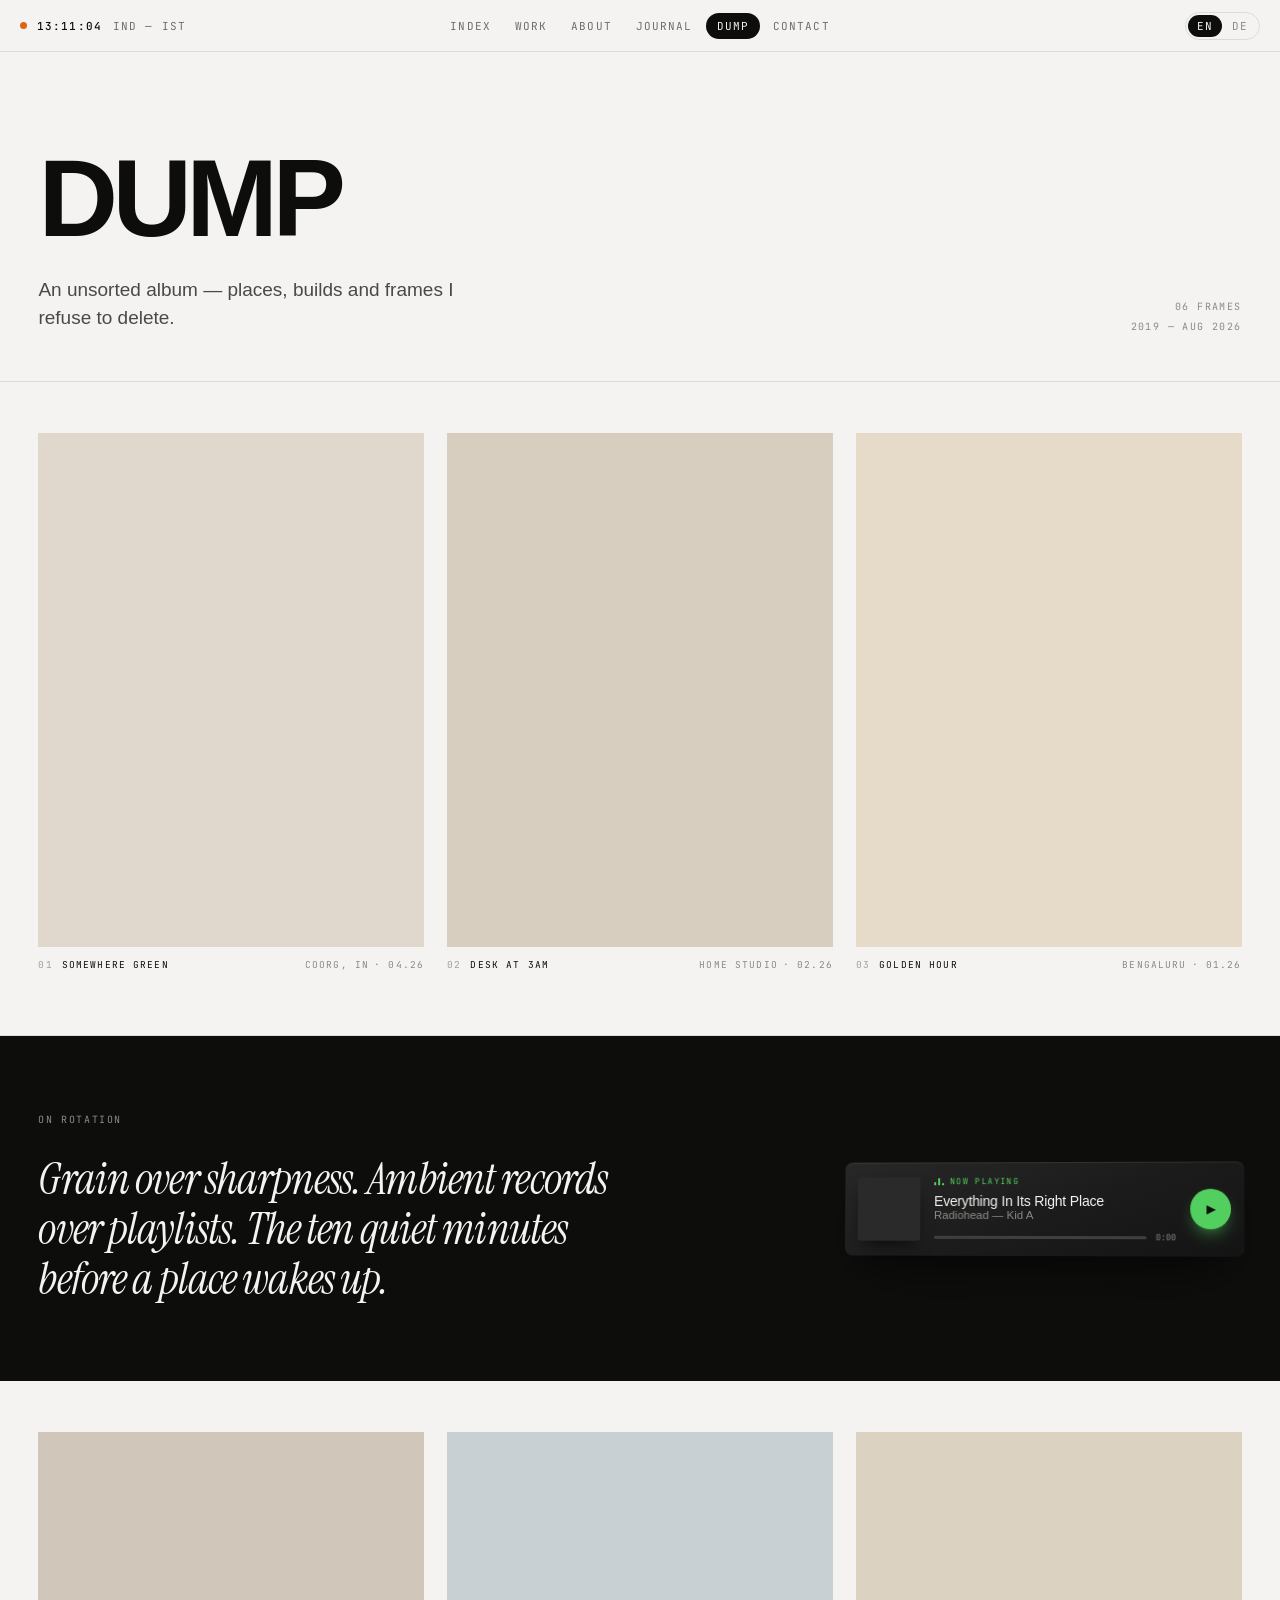
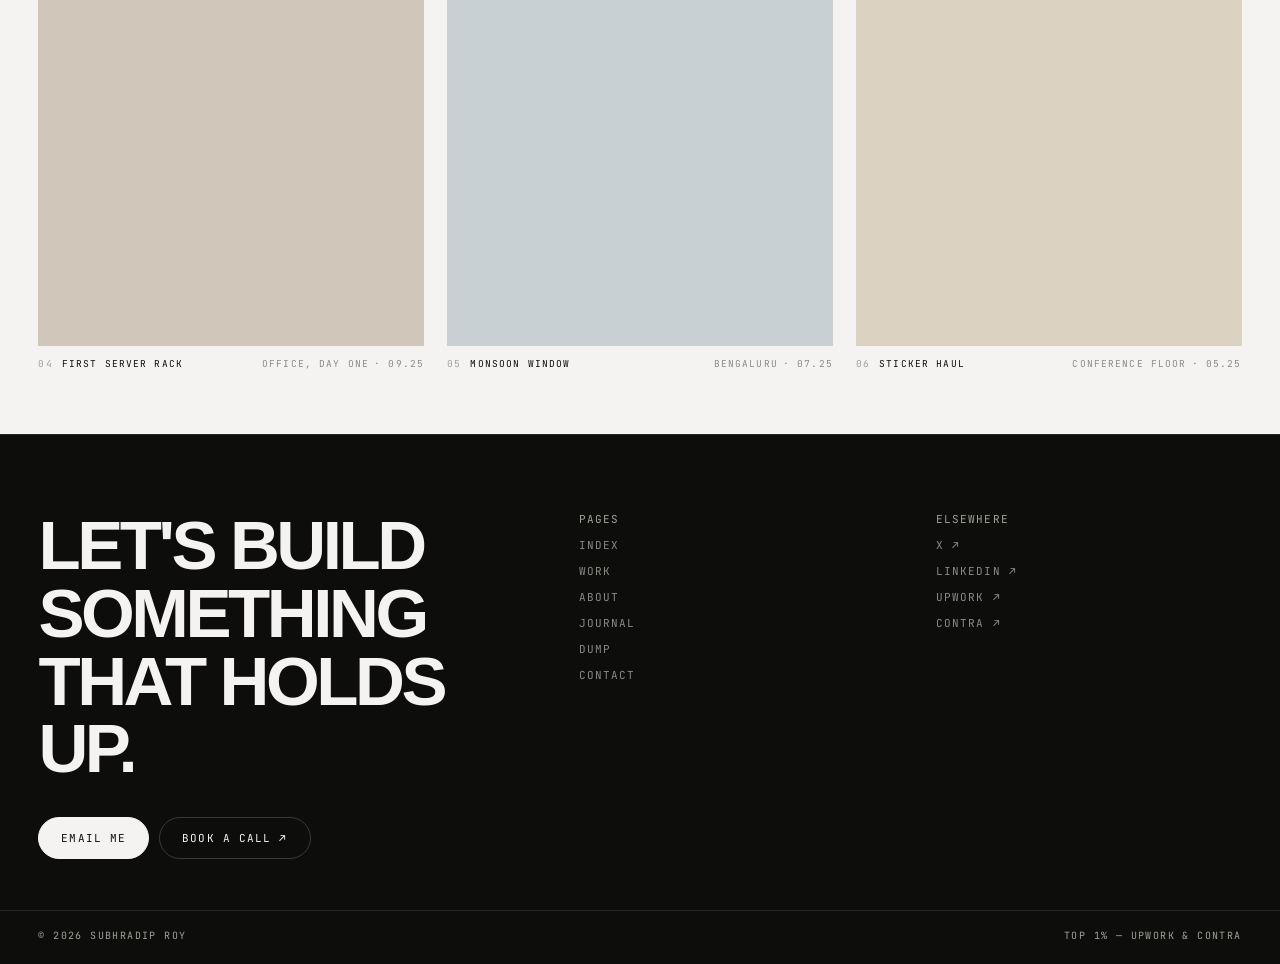
==== dump.html @ e664a3f5 "added" ====
<!DOCTYPE html>
<html lang="en">
<head>
<meta charset="utf-8">
<meta name="viewport" content="width=device-width, initial-scale=1">
<title>Dump — Subhradip Roy</title>
<meta name="description" content="An unsorted album — places, builds and frames I refuse to delete.">
<link rel="preconnect" href="https://fonts.googleapis.com">
<link rel="preconnect" href="https://fonts.gstatic.com" crossorigin>
<link href="https://fonts.googleapis.com/css2?family=Instrument+Serif:ital@0;1&family=JetBrains+Mono:wght@400;500&display=swap" rel="stylesheet">
<link rel="stylesheet" href="css/style.css">
<noscript><style>[data-reveal="scramble"]{visibility:visible}</style></noscript>
<link rel="icon" type="image/png" href="favicon.png">
<link rel="apple-touch-icon" href="favicon.png">
</head>
<body>

<header class="site-header">
  <div class="header-status">
    <span class="status-dot" aria-hidden="true"></span>
    <span class="header-clock" data-clock>00:00:00</span>
    <span class="header-loc">IND — IST</span>
  </div>
  <nav class="site-nav">
    <a href="index.html" data-i18n="Index">Index</a>
    <a href="work/index.html" data-i18n="Work">Work</a>
    <a href="about.html" data-i18n="About">About</a>
    <a href="journal/index.html" data-i18n="Journal">Journal</a>
    <a href="dump.html" aria-current="page" data-i18n="Dump">Dump</a>
    <a href="contact.html" data-i18n="Contact">Contact</a>
  </nav>
  <div class="header-lang">
    <div class="lang-toggle">
      <button type="button" data-lang-btn="en" aria-current="true">EN</button>
      <button type="button" data-lang-btn="de" aria-current="false">DE</button>
    </div>
  </div>
</header>

<main>

  <section class="dump-head">
    <div class="dump-head-row">
      <div>
        <h1 class="h-decode h-xl" data-reveal="scramble" style="margin:0 0 clamp(14px,1.8vw,22px)" data-i18n="Dump">Dump</h1>
        <p class="dump-head-lede" data-i18n="An unsorted album — places, builds and frames I refuse to delete.">An unsorted album — places, builds and frames I refuse to delete.</p>
      </div>
      <div class="dump-head-meta">
        <span data-i18n="06 frames">06 frames</span>
        <span>2019 — Aug 2026</span>
      </div>
    </div>
  </section>

  <section class="dump-row">
    <div class="dump-grid" data-reveal="up">
      <figure class="dump-figure">
        <div class="dump-media"><img src="images/dump/01.png" alt="Somewhere green" loading="lazy"></div>
        <figcaption class="dump-caption">
          <span class="dump-caption-left"><span class="dump-idx">01</span><span class="dump-title" data-i18n="Somewhere green">Somewhere green</span></span>
          <span class="dump-caption-right"><span>Coorg, IN</span><span>· 04.26</span></span>
        </figcaption>
      </figure>
      <figure class="dump-figure">
        <div class="dump-media"><img src="images/dump/02.png" alt="Desk at 3am" loading="lazy"></div>
        <figcaption class="dump-caption">
          <span class="dump-caption-left"><span class="dump-idx">02</span><span class="dump-title" data-i18n="Desk at 3am">Desk at 3am</span></span>
          <span class="dump-caption-right"><span data-i18n="Home studio">Home studio</span><span>· 02.26</span></span>
        </figcaption>
      </figure>
      <figure class="dump-figure">
        <div class="dump-media"><img src="images/dump/03.png" alt="Golden hour" loading="lazy"></div>
        <figcaption class="dump-caption">
          <span class="dump-caption-left"><span class="dump-idx">03</span><span class="dump-title" data-i18n="Golden hour">Golden hour</span></span>
          <span class="dump-caption-right"><span>Bengaluru</span><span>· 01.26</span></span>
        </figcaption>
      </figure>
    </div>
  </section>

  <section class="player-band section-dark" data-surface="dark">
    <div class="player-band-grid">
      <div>
        <div class="player-kicker" data-i18n="On rotation">On rotation</div>
        <p class="player-quote" data-i18n="Grain over sharpness. Ambient records over playlists. The ten quiet minutes before a place wakes up.">Grain over sharpness. Ambient records over playlists. The ten quiet minutes before a place wakes up.</p>
      </div>
      <div class="player-card-wrap">
        <div class="player-card-tilt">
          <div class="player-card" data-player>
            <!-- Plays locally in-page — not embedded from Spotify. Swap the src
                 if the file moves; see IMAGES.md for the audio requirements. -->
            <audio data-player-audio src="images/dump/spotify-audio.mp3" preload="metadata"></audio>
            <div class="player-art"><img src="images/dump/spotify-art.png" alt="Album art" loading="lazy"></div>
            <div class="player-info">
              <div class="player-eq-row">
                <span class="player-eq" aria-hidden="true"><span></span><span></span><span></span></span>
                <span data-i18n="Now playing">Now playing</span>
              </div>
              <div class="player-track">Everything In Its Right Place</div>
              <div class="player-artist">Radiohead — Kid A</div>
              <div class="player-scrub-row">
                <span class="player-scrub" data-player-scrub tabindex="0" role="slider" aria-label="Seek" aria-valuemin="0" aria-valuemax="100" aria-valuenow="0"><span class="player-scrub-fill" data-player-fill></span></span>
                <span class="player-time" data-player-time>0:00</span>
              </div>
            </div>
            <button type="button" class="player-play" data-player-btn aria-label="Play">▶</button>
          </div>
        </div>
      </div>
    </div>
  </section>

  <section class="dump-row" style="border-bottom:0">
    <div class="dump-grid" data-reveal="up">
      <figure class="dump-figure">
        <div class="dump-media"><img src="images/dump/04.png" alt="First server rack" loading="lazy"></div>
        <figcaption class="dump-caption">
          <span class="dump-caption-left"><span class="dump-idx">04</span><span class="dump-title" data-i18n="First server rack">First server rack</span></span>
          <span class="dump-caption-right"><span data-i18n="Office, day one">Office, day one</span><span>· 09.25</span></span>
        </figcaption>
      </figure>
      <figure class="dump-figure">
        <div class="dump-media"><img src="images/dump/05.png" alt="Monsoon window" loading="lazy"></div>
        <figcaption class="dump-caption">
          <span class="dump-caption-left"><span class="dump-idx">05</span><span class="dump-title" data-i18n="Monsoon window">Monsoon window</span></span>
          <span class="dump-caption-right"><span>Bengaluru</span><span>· 07.25</span></span>
        </figcaption>
      </figure>
      <figure class="dump-figure">
        <div class="dump-media"><img src="images/dump/06.png" alt="Sticker haul" loading="lazy"></div>
        <figcaption class="dump-caption">
          <span class="dump-caption-left"><span class="dump-idx">06</span><span class="dump-title" data-i18n="Sticker haul">Sticker haul</span></span>
          <span class="dump-caption-right"><span data-i18n="Conference floor">Conference floor</span><span>· 05.25</span></span>
        </figcaption>
      </figure>
    </div>
  </section>

</main>

<footer class="site-footer is-dark">
  <div class="footer-top">
    <div>
      <h2 class="footer-statement" data-i18n="Let's build something that holds up.">Let's build something that holds up.</h2>
      <div class="btn-row">
        <a class="btn btn-primary-dark" href="mailto:subhrastien@gmail.com" data-i18n="Email me">Email me</a>
        <a class="btn btn-secondary-dark" href="https://calendly.com/subhradip_roy/15-minutes-short-call" target="_blank" rel="noreferrer" data-i18n="Book a call ↗">Book a call ↗</a>
      </div>
    </div>
    <div class="footer-col">
      <span class="footer-col-label" data-i18n="Pages">Pages</span>
      <a href="index.html" data-i18n="Index">Index</a>
      <a href="work/index.html" data-i18n="Work">Work</a>
      <a href="about.html" data-i18n="About">About</a>
      <a href="journal/index.html" data-i18n="Journal">Journal</a>
      <a href="dump.html" data-i18n="Dump">Dump</a>
      <a href="contact.html" data-i18n="Contact">Contact</a>
    </div>
    <div class="footer-col">
      <span class="footer-col-label" data-i18n="Elsewhere">Elsewhere</span>
      <a href="https://x.com/theroyprojects" target="_blank" rel="noreferrer">X ↗</a>
      <a href="https://www.linkedin.com/in/subhradip-roy/" target="_blank" rel="noreferrer">LinkedIn ↗</a>
      <a href="https://www.upwork.com/freelancers/~01828a5ece6eb825db" target="_blank" rel="noreferrer">Upwork ↗</a>
      <a href="https://contra.com/theroyproject" target="_blank" rel="noreferrer">Contra ↗</a>
    </div>
  </div>
  <div class="footer-bottom">
    <span>© 2026 Subhradip Roy</span>
    <span data-i18n="Top 1% — Upwork &amp; Contra">Top 1% — Upwork &amp; Contra</span>
  </div>
</footer>

<script src="js/main.js"></script>
<script src="js/i18n.js"></script>
</body>
</html>
---- css/style.css ----
/* ==========================================================================
   Subhradip Roy — portfolio site stylesheet
   Ported from the Claude Design prototype (Portfolio.dc.html) into a plain
   multi-page static site. Section markers below match the page sections in
   that prototype so the mapping stays easy to audit.
   ========================================================================== */

:root{
  /* light surface */
  --bg:#f4f3f1;
  --bg-hover:#eceae6;
  --ink:#0d0d0c;
  --body:#4a4944;
  --meta:#6f6d68;
  --muted:#8c8a85;
  --faint:#a3a099;
  --border:#dedbd5;
  --border-btn:#cfccc5;

  /* dark surface (story band, dark footer, contact/dump/journal pages) */
  --dark-bg:#0d0d0c;
  --dark-border:#26251f;
  --dark-fg:#f4f3f1;
  --dark-body:#c9c6c0;
  --dark-meta:#8c8a85;
  --dark-faint:#a3a099;
  --dark-btn-border:#3a3934;
  --dark-btn-hover:#1a1a18;

  /* accents */
  --accent-dot: oklch(0.64 0.17 47);
  --yc-icon-bg: oklch(0.62 0.2 42);
  --yc-text: oklch(0.52 0.19 42);
  --yc-bg: oklch(0.68 0.19 45 / .12);
  --yc-border: oklch(0.68 0.19 45 / .35);
  --spotify-green: oklch(0.76 0.19 145);

  /* type */
  --font-sans:'Helvetica Neue',Helvetica,Arial,sans-serif;
  --font-serif:'Instrument Serif',Georgia,serif;
  --font-mono:'JetBrains Mono',monospace;

  /* layout */
  --gutter: clamp(16px,3vw,48px);
  --header-h: 52px;
  --radius-card: 4px;
  --ease: cubic-bezier(.16,1,.3,1);
}

*{box-sizing:border-box}
html{-webkit-text-size-adjust:100%}
body{
  margin:0;
  background:var(--bg);
  color:var(--ink);
  font-family:var(--font-sans);
  -webkit-font-smoothing:antialiased;
  text-rendering:optimizeLegibility;
}
::selection{background:var(--ink);color:var(--bg)}
a{color:var(--ink);text-decoration:none}
a:hover{color:var(--meta)}
:focus-visible{outline:2px solid var(--ink);outline-offset:3px}
img{display:block;max-width:100%}
h1,h2,h3,p,figure,blockquote{margin:0}
.dark :focus-visible,[data-surface="dark"] :focus-visible{outline-color:var(--dark-fg)}

/* ==========================================================================
   Keyframes
   ========================================================================== */
@keyframes blip{0%,100%{opacity:1}50%{opacity:.2}}
@keyframes eq{0%,100%{height:18%}50%{height:88%}}
@keyframes spin{from{transform:rotate(0deg)}to{transform:rotate(360deg)}}

@media (prefers-reduced-motion: reduce){
  *{animation-duration:.001ms !important;animation-iteration-count:1 !important;transition-duration:.001ms !important;}
}

/* ==========================================================================
   Header / nav — fixed, 3-column grid so nav stays screen-centered
   regardless of clock/lang widths. Same on every page.
   ========================================================================== */
.site-header{
  position:fixed;top:0;left:0;right:0;z-index:50;
  display:grid;grid-template-columns:1fr minmax(0,auto) 1fr;align-items:center;gap:20px;
  padding:0 20px;height:var(--header-h);
  background:rgba(244,243,241,.82);backdrop-filter:blur(14px);
  border-bottom:1px solid var(--border);
}
/* The clock/location and lang-toggle columns are 1fr with nowrap content,
   so grid never shrinks them below their natural width — all the squeeze
   from a narrow viewport lands on the middle nav column instead (see
   .site-nav below), exactly where we want it. */
@media (max-width:480px){
  .site-header{padding:0 12px;gap:10px}
}
.header-status{
  display:flex;align-items:center;gap:10px;
  font-family:var(--font-mono);font-size:11px;letter-spacing:.1em;text-transform:uppercase;
  white-space:nowrap;
}
.status-dot{
  width:7px;height:7px;border-radius:50%;background:var(--accent-dot);
  animation:blip 2.4s ease-in-out infinite;flex-shrink:0;
}
.header-clock{color:var(--ink);font-variant-numeric:tabular-nums;font-weight:500;min-width:66px}
.header-loc{color:var(--meta)}

.site-nav{
  display:flex;justify-content:flex-start;gap:2px;flex-wrap:nowrap;
  font-family:var(--font-mono);font-size:11px;letter-spacing:.1em;text-transform:uppercase;
  /* On a viewport too narrow to fit every pill, scroll horizontally
     instead of wrapping — wrapping would grow the (fixed, single-line)
     header's height and everything below would overlap it. When the nav
     DOES fit (the grid column sizes to its content, see .site-header),
     flex-start reads identically to centered since there's no leftover
     space to distribute either way. */
  max-width:100%;overflow-x:auto;-webkit-overflow-scrolling:touch;scrollbar-width:none;
}
.site-nav::-webkit-scrollbar{display:none}
.site-nav a{
  cursor:pointer;padding:6px 11px;border-radius:100px;white-space:nowrap;flex-shrink:0;
  color:var(--meta);background:transparent;
  transition:background .3s ease,color .3s ease;
}
.site-nav a[aria-current="page"]{background:var(--ink);color:var(--bg)}

.header-lang{
  display:flex;align-items:center;justify-content:flex-end;
  font-family:var(--font-mono);font-size:11px;letter-spacing:.1em;text-transform:uppercase;
  color:var(--meta);white-space:nowrap;
}
.lang-toggle{
  display:flex;align-items:center;gap:1px;border:1px solid var(--border);
  border-radius:100px;padding:2px;
}
.lang-toggle button{
  appearance:none;border:0;background:transparent;cursor:pointer;
  font-family:var(--font-mono);font-size:11px;letter-spacing:.1em;text-transform:uppercase;
  padding:4px 9px;border-radius:100px;color:var(--muted);
  transition:background .3s ease,color .3s ease;
}
.lang-toggle button[aria-current="true"]{background:var(--ink);color:var(--bg)}

/* Header's third column is empty on journal post pages (no toggle there) —
   still reserve the column so the nav stays centered. */
.header-lang.is-empty{visibility:hidden}

main{padding-top:var(--header-h)}

/* ==========================================================================
   Buttons
   ========================================================================== */
.btn{
  display:inline-block;padding:13px 22px;border-radius:100px;
  font-family:var(--font-mono);font-size:11px;letter-spacing:.1em;text-transform:uppercase;
  transition:opacity .3s ease,border-color .3s ease,background .3s ease;
  border:1px solid transparent;
}
.btn-sm{padding:11px 18px;font-size:10px}
.btn-primary{border-color:var(--ink);background:var(--ink);color:var(--bg)}
.btn-primary:hover{opacity:.75;color:var(--bg)}
.btn-secondary{border-color:var(--border-btn);color:var(--ink)}
.btn-secondary:hover{border-color:var(--ink);background:var(--bg-hover);color:var(--ink)}
.btn-primary-dark{border-color:var(--dark-fg);background:var(--dark-fg);color:var(--dark-bg)}
.btn-primary-dark:hover{opacity:.8;color:var(--dark-bg)}
.btn-secondary-dark{border-color:var(--dark-btn-border);color:var(--dark-fg)}
.btn-secondary-dark:hover{border-color:var(--dark-fg);background:var(--dark-btn-hover);color:var(--dark-fg)}
.btn-row{display:flex;gap:10px;flex-wrap:wrap}

/* ==========================================================================
   Headings — decode/scramble effect + serif accent line
   ========================================================================== */
.h-decode{
  margin:0;font-weight:700;line-height:1.02;letter-spacing:-.05em;
  text-transform:uppercase;white-space:nowrap;
}
.h-hero{font-size:clamp(2.7rem,11.6vw,12rem)}
.h-xl{font-size:clamp(2.4rem,8.6vw,7rem)}
.h-lg{font-size:clamp(2.2rem,6.6vw,5.6rem)}
.h-md{font-size:clamp(2rem,5.2vw,4.4rem)}
/* margin-bottom restores the gap before the lede that .h-decode's shared
   margin:0 reset removes — every other page controls that gap from the
   surrounding layout instead, but the post template has no wrapper for
   that, so the heading needs to own it directly here (matches the
   32px the original design source used). */
.h-post{font-size:clamp(1.8rem,4.6vw,3.4rem);line-height:1.06;letter-spacing:-.035em;white-space:normal;text-wrap:balance;margin-bottom:clamp(20px,3vw,32px)}
@media (max-width:480px){
  .h-decode{white-space:normal}
}

.accent-serif{
  font-family:var(--font-serif);font-style:italic;font-weight:400;
  line-height:1;letter-spacing:-.02em;color:var(--muted);
}
[data-surface="dark"] .accent-serif{color:var(--dark-meta)}

/* ==========================================================================
   Reveal-on-scroll + count-up
   ========================================================================== */
[data-reveal]{opacity:0;transform:translateY(18px);transition:opacity .9s ease,transform .9s var(--ease)}
[data-reveal].is-revealed{opacity:1;transform:none}
[data-reveal="up-sm"]{transform:translateY(14px)}
/* Decode/scramble headings don't fade or slide — only their character
   content animates (see scramble() in js/main.js). They stay
   visibility:hidden until js/main.js adds .is-revealed and starts the
   scramble, so the first thing ever painted is the random glyph, not a
   flash of the real word before JS takes over. Layout space is still
   reserved (visibility, not display), so nothing shifts when it appears.
   js/main.js flips visibility and sets the first scrambled character in
   the same synchronous task, so there's no in-between frame to flash.
   A <noscript> block in each page's <head> forces this back to visible
   for the no-JS case, so text is never permanently hidden. */
[data-reveal="scramble"]{opacity:1;transform:none;transition:none;visibility:hidden}
[data-reveal="scramble"].is-revealed{visibility:visible}
.count-num{font-variant-numeric:tabular-nums}

/* ==========================================================================
   Sections & trust strip (home)
   ========================================================================== */
.section{padding:clamp(64px,9vw,140px) var(--gutter)}
.section-b{border-bottom:1px solid var(--border)}
.section-dark{background:var(--dark-bg);color:var(--dark-fg)}
.section-dark .section-b{border-bottom:1px solid var(--dark-border)}

.hero{
  position:relative;min-height:calc(100vh - var(--header-h));
  display:flex;flex-direction:column;align-items:center;justify-content:center;text-align:center;
  padding:clamp(48px,7vw,96px) var(--gutter) clamp(72px,9vw,104px);
  border-bottom:1px solid var(--border);
}
.hero-corner{
  position:absolute;bottom:26px;font-family:var(--font-mono);font-size:10px;
  letter-spacing:.14em;text-transform:uppercase;color:var(--muted);
  opacity:0;transition:opacity 1s ease 2.1s;
}
.hero-corner.is-revealed{opacity:1}
.hero-corner-l{left:var(--gutter)}
.hero-corner-r{right:var(--gutter)}
.hero-avail{
  display:flex;align-items:center;gap:9px;margin-bottom:clamp(20px,3.2vw,44px);
  font-family:var(--font-mono);font-size:11px;letter-spacing:.16em;text-transform:uppercase;color:var(--meta);
}
.hero-sub{
  margin:clamp(8px,1.2vw,16px) 0 0;font-size:clamp(1.35rem,4.4vw,3.6rem);
  color:var(--body); /* overrides .accent-serif's muted tone — this line reads as body copy, not a kicker */
}
.hero-lede{
  margin:clamp(28px,4vw,44px) 0 0;max-width:52ch;font-size:clamp(15px,1.5vw,19px);
  line-height:1.55;color:var(--meta);text-wrap:pretty;
}
.hero-actions{
  display:flex;gap:10px;flex-wrap:wrap;justify-content:center;margin-top:clamp(28px,3vw,40px);
}

.trust{padding:26px var(--gutter);border-bottom:1px solid var(--border);overflow:hidden}
.trust-row{display:flex;flex-wrap:wrap;align-items:center;gap:clamp(20px,4vw,56px)}
.trust-label{
  display:flex;align-items:center;gap:7px;font-family:var(--font-mono);font-size:11px;
  letter-spacing:.1em;text-transform:uppercase;color:var(--meta);white-space:nowrap;
}
.yc-badge{
  display:inline-flex;align-items:center;gap:6px;background:var(--yc-bg);
  border:1px solid var(--yc-border);border-radius:4px;padding:4px 9px 4px 6px;
}
.yc-mark{
  display:inline-flex;align-items:center;justify-content:center;width:15px;height:15px;
  border-radius:2px;background:var(--yc-icon-bg);color:#fff;font-family:var(--font-sans);
  font-size:11px;font-weight:500;line-height:1;
}
.yc-text{color:var(--yc-text);font-weight:500}
.trust-logos{display:flex;flex:1;gap:clamp(18px,3vw,44px);align-items:center;flex-wrap:wrap}
.trust-logos img{width:104px;height:30px;object-fit:contain}

/* ==========================================================================
   Selected work grid (home) + project cards
   ========================================================================== */
.work-head{display:flex;justify-content:space-between;align-items:baseline;gap:24px;margin-bottom:clamp(28px,4vw,52px);flex-wrap:wrap}
.work-all-link{cursor:pointer;font-family:var(--font-mono);font-size:11px;letter-spacing:.1em;text-transform:uppercase;color:var(--meta);white-space:nowrap;transition:color .3s ease}
.work-all-link:hover{color:var(--ink)}
.work-grid{display:grid;grid-template-columns:repeat(auto-fit,minmax(300px,1fr));gap:clamp(16px,2vw,28px)}
.work-card{cursor:pointer;display:block}
.work-card-media{position:relative;width:100%;aspect-ratio:4/3;overflow:hidden;background:#e7e4df;border-radius:var(--radius-card)}
.work-card-media img{width:100%;height:100%;object-fit:cover}
.work-card-meta{display:flex;justify-content:space-between;gap:12px;padding-top:14px;font-family:var(--font-mono);font-size:11px;letter-spacing:.08em;text-transform:uppercase}
.work-card-meta span:last-child{color:var(--muted)}

/* Story band (home + about) */
.story-grid{display:grid;grid-template-columns:repeat(auto-fit,minmax(280px,1fr));gap:clamp(32px,5vw,80px);align-items:start}
.story-copy p{margin:0 0 18px;max-width:52ch;font-size:clamp(15px,1.4vw,18px);line-height:1.6;color:var(--dark-body);text-wrap:pretty}
.story-copy p:last-of-type{margin-bottom:28px}
.story-link{display:inline-block;cursor:pointer;font-family:var(--font-mono);font-size:11px;letter-spacing:.1em;text-transform:uppercase;color:var(--dark-meta);border-bottom:1px solid var(--dark-btn-border);padding-bottom:4px;transition:color .3s ease}
.story-link:hover{color:var(--dark-fg)}

.stat-grid{display:grid;grid-template-columns:1fr 1fr;gap:1px;background:var(--dark-border);border:1px solid var(--dark-border)}
.stat-grid.stat-grid-flat{background:transparent;border:0;grid-template-columns:repeat(auto-fit,minmax(180px,1fr));gap:clamp(24px,4vw,56px)}
.stat-cell{background:var(--dark-bg);padding:clamp(24px,3vw,40px) 20px}
.stat-grid-flat .stat-cell{padding:0}
.stat-num{font-size:clamp(2.6rem,6vw,5rem);line-height:1;letter-spacing:-.05em;font-weight:500}
.stat-grid-flat .stat-num{font-size:clamp(2.4rem,6vw,4.6rem)}
.stat-num .suffix{color:var(--dark-meta)}
.stat-label{margin-top:12px;font-family:var(--font-mono);font-size:10px;letter-spacing:.12em;text-transform:uppercase;color:var(--dark-meta)}

/* ==========================================================================
   Work list page — sticky left / independently scrolling right column
   ========================================================================== */
.work-layout{display:grid;grid-template-columns:minmax(0,34%) minmax(0,1fr);min-height:calc(100vh - var(--header-h))}
.work-side{
  position:sticky;top:var(--header-h);height:calc(100vh - var(--header-h));
  padding:clamp(32px,5vw,64px) clamp(16px,2.4vw,36px) 32px;
  display:flex;flex-direction:column;justify-content:space-between;
  border-right:1px solid var(--border);
}
.work-side-lede{margin:0 0 36px;max-width:34ch;font-size:15px;line-height:1.55;color:var(--body);text-wrap:pretty}
.work-side-nav{display:flex;flex-direction:column;gap:2px;font-family:var(--font-mono);font-size:11px;letter-spacing:.08em;text-transform:uppercase}
.work-side-nav a{cursor:pointer;display:flex;gap:14px;padding:8px 0;opacity:.35;transition:opacity .4s ease;color:var(--ink)}
.work-side-nav a.is-active{opacity:1}
.work-side-nav a span:first-child{color:var(--muted)}
.work-avail{display:flex;flex-direction:column;gap:14px;align-items:flex-start}
.work-avail-label{font-family:var(--font-mono);font-size:10px;letter-spacing:.12em;text-transform:uppercase;color:var(--muted)}

.work-scroll{
  height:calc(100vh - var(--header-h));overflow-y:auto;
  padding:clamp(32px,5vw,64px) var(--gutter) 25vh;
  display:flex;flex-direction:column;gap:clamp(28px,4vw,64px);
}
.work-scroll-card{cursor:pointer;display:block}
.work-scroll-media{position:relative;width:100%;aspect-ratio:16/10;overflow:hidden;background:#e7e4df;border-radius:var(--radius-card)}
.work-scroll-media img{width:100%;height:100%;object-fit:cover}
.work-scroll-title-row{display:flex;justify-content:space-between;align-items:baseline;gap:20px;padding-top:18px;flex-wrap:wrap}
.work-scroll-title{margin:0;font-size:clamp(24px,3vw,42px);letter-spacing:-.035em;font-weight:500}
.work-scroll-tag{font-family:var(--font-mono);font-size:11px;letter-spacing:.08em;text-transform:uppercase;color:var(--muted)}
.work-scroll-desc{margin:10px 0 0;max-width:62ch;font-size:15px;line-height:1.55;color:var(--body);text-wrap:pretty}

@media (max-width:860px){
  .work-layout{display:block}
  .work-side{position:static;height:auto;border-right:0;border-bottom:1px solid var(--border)}
  /* justify-content:space-between (desktop) relies on the sidebar being a
     full-viewport-tall sticky column to push this block to the bottom —
     with height:auto above it collapses to zero gap instead, so give it
     a real margin here. */
  .work-avail{margin-top:40px}
  .work-scroll{height:auto;overflow:visible;padding-bottom:clamp(56px,7vw,110px)}
}

/* ==========================================================================
   Project detail page
   ========================================================================== */
.project-hero{padding:clamp(48px,7vw,110px) var(--gutter) clamp(32px,4vw,56px);border-bottom:1px solid var(--border)}
.back-link{display:inline-block;cursor:pointer;margin-bottom:clamp(28px,4vw,56px);font-family:var(--font-mono);font-size:11px;letter-spacing:.1em;text-transform:uppercase;color:var(--meta);transition:color .3s ease}
.back-link:hover{color:var(--ink)}
.project-lede{margin:clamp(24px,3vw,40px) 0 0;max-width:52ch;font-size:clamp(16px,1.6vw,21px);line-height:1.5;color:var(--body);text-wrap:pretty}

.project-meta{display:grid;grid-template-columns:repeat(auto-fit,minmax(160px,1fr));border-bottom:1px solid var(--border)}
/* Launch CTA — the primary conversion action on each project detail page.
   Sits directly under the lede (first thing scanned) so it reads as THE
   action on the page, not one of several. */
.project-cta{display:flex;flex-direction:column;align-items:flex-start;gap:14px;margin-top:clamp(28px,3.6vw,44px)}
.project-cta-kicker{display:flex;align-items:center;gap:9px;font-family:var(--font-mono);font-size:11px;letter-spacing:.14em;text-transform:uppercase;color:var(--meta)}
.btn-launch{
  display:inline-flex;align-items:center;gap:10px;padding:17px 28px;border-radius:100px;
  border:1px solid var(--ink);background:var(--ink);color:var(--bg);
  font-family:var(--font-mono);font-size:12px;letter-spacing:.08em;text-transform:uppercase;font-weight:500;
  box-shadow:0 1px 0 rgba(255,255,255,.06) inset;
  transition:transform .3s var(--ease),box-shadow .3s var(--ease),opacity .3s ease;
}
.btn-launch:hover{transform:translateY(-2px);box-shadow:0 14px 28px -12px rgba(13,13,12,.35);opacity:1;color:var(--bg)}
.btn-launch .arrow{transition:transform .3s var(--ease)}
.btn-launch:hover .arrow{transform:translate(3px,-3px)}

/* Single hero image, now a link straight to the live product — with a
   permanent (not hover-only, so it still works on touch) chip so the
   click target is obvious without another button competing for attention. */
.project-hero-media{padding:clamp(28px,4vw,56px) var(--gutter) 0}
.project-hero-media a{position:relative;display:block;width:100%;aspect-ratio:16/9;overflow:hidden;background:#e7e4df;border-radius:var(--radius-card);transition:transform .5s var(--ease)}
.project-hero-media a:hover{transform:translateY(-3px)}
.project-hero-media img{width:100%;height:100%;object-fit:cover;transition:transform .6s var(--ease)}
.project-hero-media a:hover img{transform:scale(1.03)}
.project-hero-chip{
  position:absolute;right:16px;bottom:16px;display:inline-flex;align-items:center;gap:7px;
  padding:9px 16px;border-radius:100px;background:rgba(13,13,12,.72);backdrop-filter:blur(6px);
  color:#fff;font-family:var(--font-mono);font-size:10.5px;letter-spacing:.1em;text-transform:uppercase;
}

.project-body{padding:clamp(48px,7vw,110px) var(--gutter);display:grid;grid-template-columns:repeat(auto-fit,minmax(280px,1fr));gap:clamp(28px,5vw,80px)}
.project-body h2{margin:0 0 18px;font-size:clamp(20px,2.2vw,28px);letter-spacing:-.03em;font-weight:500}
.project-body p{margin:0;max-width:52ch;font-size:16px;line-height:1.6;color:var(--body);text-wrap:pretty}

.project-next{cursor:pointer;background:var(--dark-bg);color:var(--dark-fg);padding:clamp(48px,7vw,110px) var(--gutter);display:flex;justify-content:space-between;align-items:baseline;gap:24px;flex-wrap:wrap}
.project-next-label{font-family:var(--font-mono);font-size:11px;letter-spacing:.1em;text-transform:uppercase;color:var(--dark-meta)}
.project-next-title{font-size:clamp(2rem,6vw,5rem);line-height:.95;letter-spacing:-.05em;font-weight:500}

/* ==========================================================================
   About page
   ========================================================================== */
.about-hero{padding:clamp(40px,6vw,88px) var(--gutter) clamp(40px,5vw,72px);border-bottom:1px solid var(--border)}
.about-kicker{margin:0 0 clamp(32px,4vw,56px);font-size:clamp(1.6rem,4.6vw,3.6rem)}
.about-grid{display:grid;grid-template-columns:repeat(auto-fit,minmax(300px,1fr));gap:clamp(28px,4vw,64px);align-items:center}
.about-portrait{position:relative;width:100%;aspect-ratio:4/5;overflow:hidden;background:#e7e4df;border-radius:var(--radius-card)}
.about-portrait img{width:100%;height:100%;object-fit:cover}
.about-copy p{font-size:16px;line-height:1.65;color:var(--body);text-wrap:pretty;margin:0 0 20px}
.about-copy p.lead{font-size:clamp(17px,1.8vw,23px);line-height:1.45;letter-spacing:-.01em;color:var(--ink)}

/* ==========================================================================
   Dump page
   ========================================================================== */
.dump-head{padding:clamp(48px,7vw,110px) var(--gutter) clamp(28px,4vw,48px);border-bottom:1px solid var(--border)}
.dump-head-row{display:flex;flex-wrap:wrap;align-items:flex-end;justify-content:space-between;gap:clamp(20px,4vw,56px)}
.dump-head-lede{margin:0;max-width:44ch;font-size:clamp(15px,1.5vw,19px);line-height:1.5;color:var(--body);text-wrap:pretty}
.dump-head-meta{display:flex;flex-direction:column;gap:7px;font-family:var(--font-mono);font-size:10px;letter-spacing:.14em;text-transform:uppercase;color:var(--muted);text-align:right}

.dump-row{padding:clamp(32px,4vw,64px) var(--gutter) clamp(40px,5vw,72px);border-bottom:1px solid var(--border)}
.dump-row:last-of-type{border-bottom:0}
.dump-grid{display:grid;grid-template-columns:repeat(3,minmax(0,1fr));gap:clamp(16px,2.2vw,34px) clamp(14px,1.8vw,28px)}
.dump-figure{margin:0;display:flex;flex-direction:column;gap:11px}
.dump-media{position:relative;width:100%;aspect-ratio:3/4;background:#e7e4df;overflow:hidden;transition:transform .6s var(--ease)}
.dump-media:hover{transform:translateY(-7px)}
.dump-media img{width:100%;height:100%;object-fit:cover}
.dump-caption{display:flex;align-items:baseline;justify-content:space-between;gap:12px;font-family:var(--font-mono);font-size:9.5px;letter-spacing:.12em;text-transform:uppercase}
.dump-caption-left{display:flex;gap:9px;min-width:0}
.dump-idx{flex-shrink:0;color:var(--faint)}
.dump-title{min-width:0;overflow:hidden;text-overflow:ellipsis;white-space:nowrap;color:var(--ink)}
.dump-caption-right{display:flex;flex-shrink:0;gap:5px;color:var(--muted)}
/* At 3-across on a narrow phone, each column is ~100px — too tight for
   "place · date" to hold its full width AND the title to keep any room,
   so the fixed-width right side was overflowing into the next column's
   caption. Stack each caption onto two lines there instead of forcing
   one cramped row. */
@media (max-width:600px){
  .dump-caption{flex-direction:column;align-items:stretch;gap:3px}
  .dump-caption-left{width:100%}
  .dump-caption-right{flex-shrink:1;flex-wrap:wrap}
}

.player-band{padding:clamp(44px,6vw,88px) var(--gutter)}
.player-band-grid{display:grid;grid-template-columns:repeat(auto-fit,minmax(min(300px,100%),1fr));gap:clamp(32px,5vw,80px);align-items:center}
.player-kicker{margin-bottom:clamp(18px,2.4vw,28px);font-family:var(--font-mono);font-size:10px;letter-spacing:.16em;text-transform:uppercase;color:var(--dark-meta)}
.player-quote{margin:0;max-width:34ch;font-family:var(--font-serif);font-style:italic;font-size:clamp(1.5rem,3.4vw,2.8rem);line-height:1.15;letter-spacing:-.02em;color:var(--dark-fg);text-wrap:pretty}
.player-card-wrap{width:min(400px,100%);justify-self:end;perspective:1000px}
.player-card-tilt{transform:rotateY(-4deg) rotateX(2deg);transform-style:preserve-3d;transition:transform .6s var(--ease)}
.player-card-tilt:hover{transform:rotateY(0deg) rotateX(0deg) translateY(-5px)}
.player-card{
  display:flex;align-items:center;gap:14px;padding:13px;border-radius:8px;
  background:linear-gradient(160deg,#282828 0%,#1a1a1a 60%,#141414 100%);
  box-shadow:0 1px 0 rgba(255,255,255,.08) inset,0 20px 38px -14px rgba(0,0,0,.6),0 46px 80px -34px rgba(0,0,0,.5);
}
.player-art{position:relative;width:64px;height:64px;flex-shrink:0;overflow:hidden;border-radius:4px;background:#2f2f2f;box-shadow:0 8px 18px -6px rgba(0,0,0,.7)}
.player-art img{width:100%;height:100%;object-fit:cover}
.player-info{flex:1;min-width:0}
.player-eq-row{display:flex;align-items:center;gap:6px;margin-bottom:6px;font-family:var(--font-mono);font-size:8.5px;letter-spacing:.16em;text-transform:uppercase;color:var(--spotify-green)}
.player-eq{display:flex;align-items:flex-end;gap:2px;height:8px}
/* Bars only actually animate while audio is playing — data-player toggles
   .is-playing in js/main.js (setupDumpPlayer). Paused by default so they
   don't pulse over silence. */
.player-eq span{width:2px;background:var(--spotify-green);animation:eq .9s ease-in-out infinite;animation-play-state:paused}
.player-eq span:nth-child(1){height:40%}
.player-eq span:nth-child(2){height:85%;animation-delay:.2s}
.player-eq span:nth-child(3){height:30%;animation-delay:.4s}
[data-player].is-playing .player-eq span{animation-play-state:running}
.player-track{font-size:14px;font-weight:500;letter-spacing:-.012em;color:var(--dark-fg);white-space:nowrap;overflow:hidden;text-overflow:ellipsis}
.player-artist{margin-bottom:10px;font-size:11.5px;color:var(--dark-meta);white-space:nowrap;overflow:hidden;text-overflow:ellipsis}
.player-scrub-row{display:flex;align-items:center;gap:9px}
.player-scrub{position:relative;flex:1;height:3px;border-radius:2px;background:#3f3f3f;overflow:hidden;cursor:pointer}
.player-scrub-fill{position:absolute;left:0;top:0;bottom:0;width:0%;background:var(--dark-fg);border-radius:2px}
.player-time{font-family:var(--font-mono);font-size:8.5px;color:var(--dark-meta);font-variant-numeric:tabular-nums}
.player-play{
  appearance:none;border:0;padding:0;font-family:inherit;cursor:pointer;
  flex-shrink:0;width:40px;height:40px;border-radius:50%;background:var(--spotify-green);color:var(--dark-bg);
  display:flex;align-items:center;justify-content:center;font-size:12px;
  box-shadow:0 8px 18px -7px oklch(0.76 0.19 145 / .85);transition:transform .3s ease;
}
.player-play:hover{transform:scale(1.09);color:var(--dark-bg)}

/* ==========================================================================
   Journal — list + post
   ========================================================================== */
.journal-head{padding:clamp(48px,7vw,110px) var(--gutter) clamp(28px,4vw,52px);border-bottom:1px solid var(--border)}
.journal-head-lede{margin:0;max-width:48ch;font-size:16px;line-height:1.55;color:var(--body);text-wrap:pretty}
.journal-list{padding:0 var(--gutter) clamp(64px,8vw,120px)}
.journal-row{
  cursor:pointer;display:grid;grid-template-columns:100px 1fr auto;gap:24px;align-items:baseline;
  padding:clamp(24px,3vw,38px) 8px;border-bottom:1px solid var(--border);transition:background .35s ease;
}
.journal-row:hover{background:var(--bg-hover)}
.journal-row-date{font-family:var(--font-mono);font-size:11px;letter-spacing:.08em;color:var(--muted)}
.journal-row h2{margin:0 0 8px;font-size:clamp(20px,2.4vw,30px);letter-spacing:-.03em;font-weight:500}
.journal-row p{margin:0;max-width:58ch;font-size:15px;line-height:1.55;color:var(--body);text-wrap:pretty}
.journal-row-read{font-family:var(--font-mono);font-size:11px;color:var(--muted)}

.post-article{max-width:720px;margin:0 auto;padding:clamp(48px,7vw,110px) var(--gutter) clamp(64px,8vw,120px)}
.post-meta-row{display:flex;gap:20px;font-family:var(--font-mono);font-size:11px;letter-spacing:.08em;text-transform:uppercase;color:var(--muted);margin-bottom:20px}
.post-lede{margin:0 0 24px;font-size:19px;line-height:1.6;color:var(--ink);text-wrap:pretty}
.post-article p{margin:0 0 22px;font-size:17px;line-height:1.7;color:var(--body);text-wrap:pretty}
/* Inline links written in a post's Markdown body — underlined so they read
   as links inside a paragraph of body copy (the site's global `a` style
   has no underline, which disappears on prose-length text otherwise). */
.post-article p a{text-decoration:underline;text-underline-offset:3px;text-decoration-color:var(--border-btn)}
.post-article p a:hover{text-decoration-color:var(--ink)}
.post-quote{margin:36px 0;padding:0 0 0 24px;border-left:1px solid var(--ink);font-family:var(--font-serif);font-style:italic;font-size:24px;line-height:1.4;color:var(--ink)}
/* Optional hero image at the top of a post (front matter: cover:). */
.post-cover{position:relative;width:100%;aspect-ratio:16/9;overflow:hidden;border-radius:var(--radius-card);background:#e7e4df;margin:8px 0 32px}
.post-cover img{width:100%;height:100%;object-fit:cover}
/* Inline image dropped into the Markdown body as its own line:
   ![caption](path) — renders full-width with its alt text as a caption. */
.post-figure{margin:8px 0 32px}
.post-figure img{width:100%;border-radius:var(--radius-card);display:block;background:#e7e4df}
.post-figure figcaption{margin-top:10px;font-family:var(--font-mono);font-size:11px;letter-spacing:.06em;text-transform:uppercase;color:var(--muted);text-align:center}
/* Bilingual post body: journal/build.py renders the lede + body twice,
   once per language, each wrapped in [data-lang-block]. Only the block
   matching <html lang="…"> is shown — js/i18n.js already sets that
   attribute on toggle, so no extra JS is needed here, just CSS keyed off
   the same attribute. Default (no JS, or lang="en") shows English. */
[data-lang-block="de"]{display:none}
:root[lang="de"] [data-lang-block="en"]{display:none}
:root[lang="de"] [data-lang-block="de"]{display:block}
.post-footer{margin-top:48px;padding-top:24px;border-top:1px solid var(--border);display:flex;justify-content:space-between;gap:16px;flex-wrap:wrap;align-items:center}
.post-byline{font-family:var(--font-mono);font-size:11px;letter-spacing:.1em;text-transform:uppercase;color:var(--muted)}

/* Template-only helper: a highlighted block of authoring instructions,
   stripped out (or ignored) once real post content replaces it. */
.template-note{
  margin:0 0 32px;padding:16px 18px;border:1px dashed var(--border-btn);border-radius:6px;
  background:var(--bg-hover);font-size:13px;line-height:1.6;color:var(--meta);
}
.template-note code{font-family:var(--font-mono);font-size:12px;background:rgba(0,0,0,.06);padding:1px 5px;border-radius:3px}

/* ==========================================================================
   Contact page
   ========================================================================== */
.contact-hero{
  display:grid;grid-template-columns:repeat(auto-fit,minmax(300px,1fr));gap:clamp(32px,5vw,72px);
  align-items:center;min-height:calc(100vh - var(--header-h));
  padding:clamp(44px,7vw,104px) var(--gutter) clamp(48px,6vw,88px);
}
.contact-kicker{margin:clamp(4px,.8vw,10px) 0 clamp(22px,3vw,34px);font-size:clamp(1.4rem,4vw,3.2rem);line-height:1.02}
.contact-lede{margin:0;max-width:46ch;font-size:clamp(15px,1.5vw,19px);line-height:1.55;color:var(--meta);text-wrap:pretty}
.seal-wrap{display:flex;justify-content:center}
.seal{position:relative;width:clamp(190px,22vw,280px);aspect-ratio:1/1;display:flex;align-items:center;justify-content:center}
.seal svg{position:absolute;inset:0;width:100%;height:100%;animation:spin 26s linear infinite}
.seal-core{width:44%;aspect-ratio:1/1;border-radius:50%;background:var(--ink);color:var(--bg);display:flex;align-items:center;justify-content:center;font-size:clamp(18px,2.2vw,26px)}

/* ==========================================================================
   Footer — light/dark, full/minimal
   ========================================================================== */
.site-footer{border-top:1px solid var(--border);background:var(--bg)}
.site-footer.is-dark{border-top:1px solid var(--dark-border);background:var(--dark-bg);color:var(--dark-fg)}
.footer-top{
  display:grid;grid-template-columns:minmax(280px,1.6fr) repeat(auto-fit,minmax(140px,1fr));
  gap:clamp(28px,4vw,64px);padding:clamp(44px,6vw,88px) var(--gutter) clamp(32px,4vw,56px);
}
.footer-statement{margin:0 0 clamp(22px,3vw,34px);max-width:16ch;font-weight:700;font-size:clamp(1.9rem,5.4vw,4.4rem);line-height:.98;letter-spacing:-.05em;text-transform:uppercase}
.is-dark .footer-statement{color:var(--dark-fg)}
.footer-name{margin:0 0 14px;max-width:16ch;font-weight:700;font-size:clamp(1.9rem,5.4vw,4.4rem);line-height:.98;letter-spacing:-.05em;text-transform:uppercase}
.footer-tagline{margin:0;max-width:34ch;font-size:15px;line-height:1.55;color:var(--muted);text-wrap:pretty}
.is-dark .footer-tagline{color:var(--dark-meta)}
.footer-col{display:flex;flex-direction:column;gap:12px;font-family:var(--font-mono);font-size:11px;letter-spacing:.1em;text-transform:uppercase;color:var(--meta)}
.is-dark .footer-col{color:var(--dark-meta)}
.footer-col-label{color:var(--faint)}
.footer-col a,.footer-col span.footer-link{cursor:pointer;transition:color .3s ease;color:inherit}
.footer-col a:hover,.footer-col span.footer-link:hover{color:var(--ink)}
.is-dark .footer-col a:hover,.is-dark .footer-col span.footer-link:hover{color:var(--dark-fg)}
.footer-bottom{
  display:flex;flex-wrap:wrap;gap:16px;justify-content:space-between;
  padding:18px var(--gutter) 22px;border-top:1px solid var(--border);
  font-family:var(--font-mono);font-size:10px;letter-spacing:.14em;text-transform:uppercase;color:var(--faint);
}
.is-dark .footer-bottom{border-top:1px solid var(--dark-border)}

@media (max-width:640px){
  .footer-top{grid-template-columns:1fr}
}
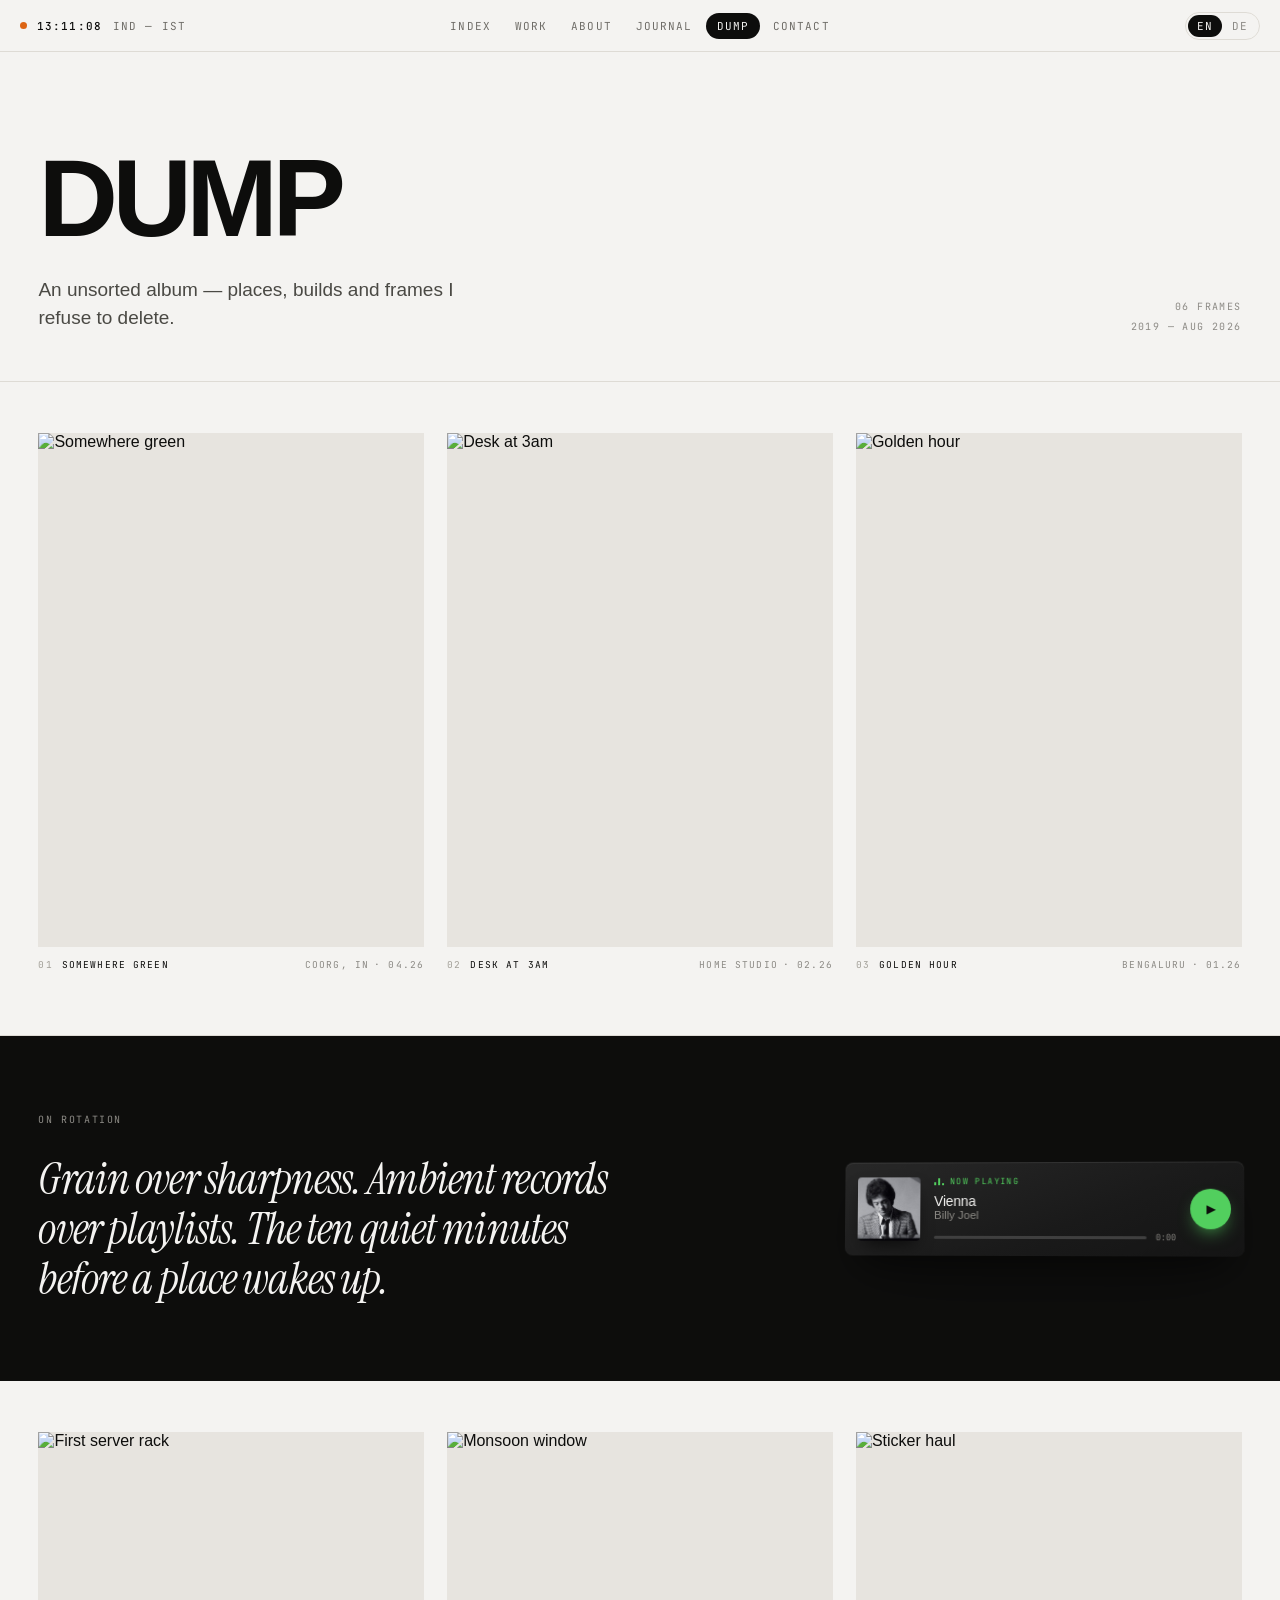
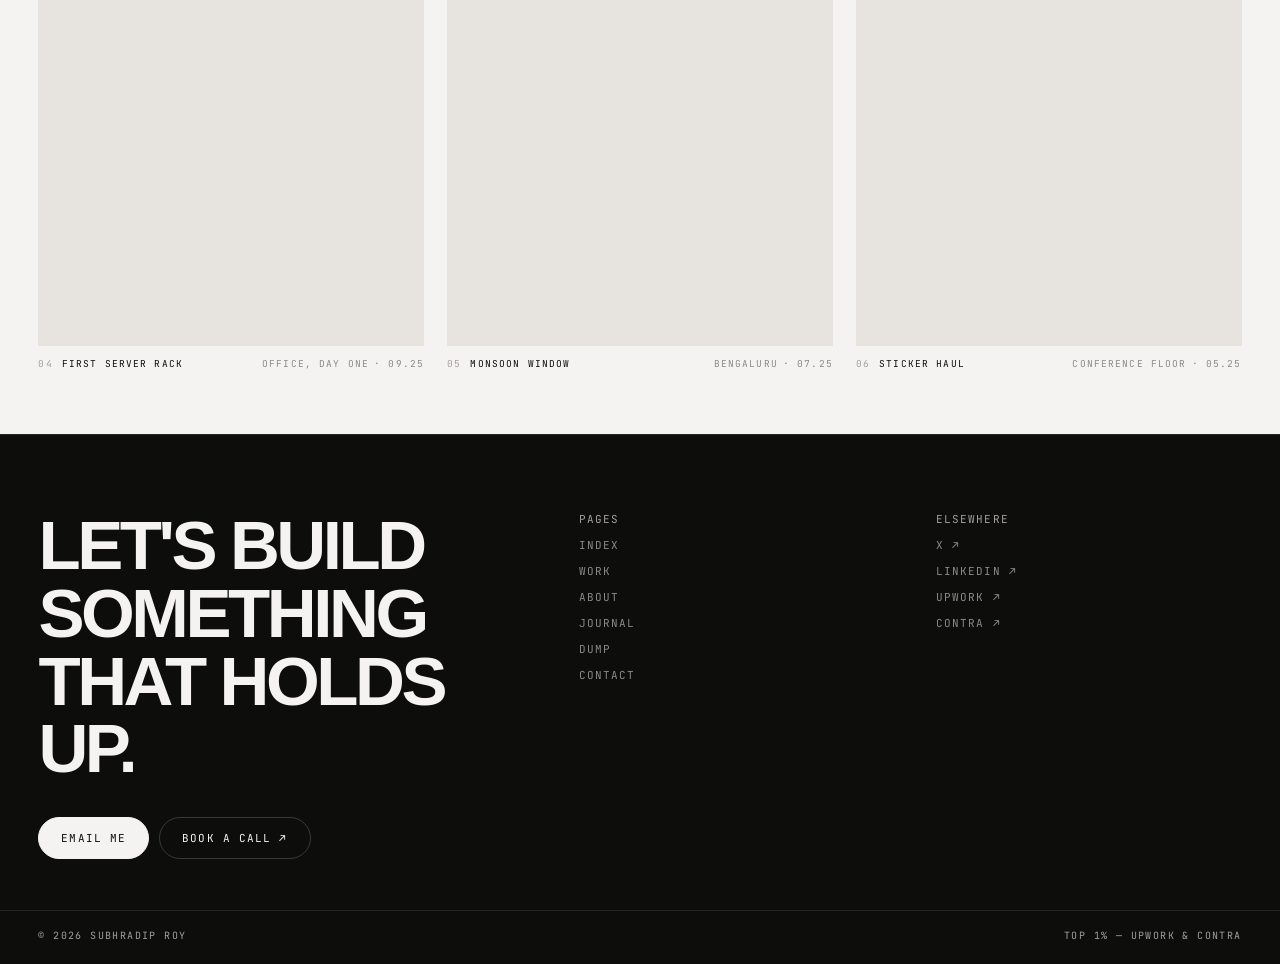
==== commit cf6b5181: "added media" ====
--- a/dump.html
+++ b/dump.html
@@ -96,8 +96,8 @@
                 <span class="player-eq" aria-hidden="true"><span></span><span></span><span></span></span>
                 <span data-i18n="Now playing">Now playing</span>
               </div>
-              <div class="player-track">Everything In Its Right Place</div>
-              <div class="player-artist">Radiohead — Kid A</div>
+              <div class="player-track">Vienna</div>
+              <div class="player-artist">Billy Joel</div>
               <div class="player-scrub-row">
                 <span class="player-scrub" data-player-scrub tabindex="0" role="slider" aria-label="Seek" aria-valuemin="0" aria-valuemax="100" aria-valuenow="0"><span class="player-scrub-fill" data-player-fill></span></span>
                 <span class="player-time" data-player-time>0:00</span>
--- a/css/style.css
+++ b/css/style.css
@@ -367,6 +367,40 @@
 .btn-launch:hover{transform:translateY(-2px);box-shadow:0 14px 28px -12px rgba(13,13,12,.35);opacity:1;color:var(--bg)}
 .btn-launch .arrow{transition:transform .3s var(--ease)}
 .btn-launch:hover .arrow{transform:translate(3px,-3px)}
+
+/* Source-code links — one visual step below .btn-launch on purpose: outline
+   pills instead of a filled one, so the live-product CTA stays the single
+   primary action while the repos stay one glance away. The hairline rule
+   after the label separates "use it" from "read it" without a new heading.
+   Each pill carries its real owner/repo path under the label, so the link
+   proves where it goes before anyone clicks it. */
+.project-source{display:flex;flex-direction:column;align-items:flex-start;gap:12px;margin-top:clamp(20px,2.6vw,30px)}
+.project-source-label{
+  display:flex;align-items:center;gap:12px;
+  font-family:var(--font-mono);font-size:10px;letter-spacing:.14em;text-transform:uppercase;color:var(--muted);
+}
+.project-source-label::after{content:"";width:clamp(28px,6vw,64px);height:1px;background:var(--border)}
+.repo-links{display:flex;flex-wrap:wrap;gap:10px}
+.repo-link{
+  display:inline-flex;align-items:center;gap:12px;padding:11px 18px 11px 16px;border-radius:100px;
+  border:1px solid var(--border-btn);color:var(--ink);
+  transition:transform .3s var(--ease),border-color .3s ease,background .3s ease;
+}
+.repo-link:hover{transform:translateY(-2px);border-color:var(--ink);background:var(--bg-hover);color:var(--ink)}
+.repo-link-mark{width:18px;height:18px;flex-shrink:0}
+.repo-link-text{display:flex;flex-direction:column;gap:3px;line-height:1}
+.repo-link-name{font-family:var(--font-mono);font-size:11px;letter-spacing:.1em;text-transform:uppercase;font-weight:500}
+.repo-link-path{font-family:var(--font-mono);font-size:10px;letter-spacing:.02em;color:var(--muted)}
+.repo-link .arrow{font-size:11px;color:var(--muted);transition:transform .3s var(--ease),color .3s ease}
+.repo-link:hover .arrow{transform:translate(3px,-3px);color:var(--ink)}
+/* Narrow screens: the pills stack, so make them full-width with the arrow
+   pushed to the edge — two ragged right edges read as a mistake, one
+   aligned column reads as a set. */
+@media (max-width:560px){
+  .repo-links{flex-direction:column;align-self:stretch}
+  .repo-link{width:100%}
+  .repo-link .arrow{margin-left:auto}
+}
 
 /* Single hero image, now a link straight to the live product — with a
    permanent (not hover-only, so it still works on touch) chip so the
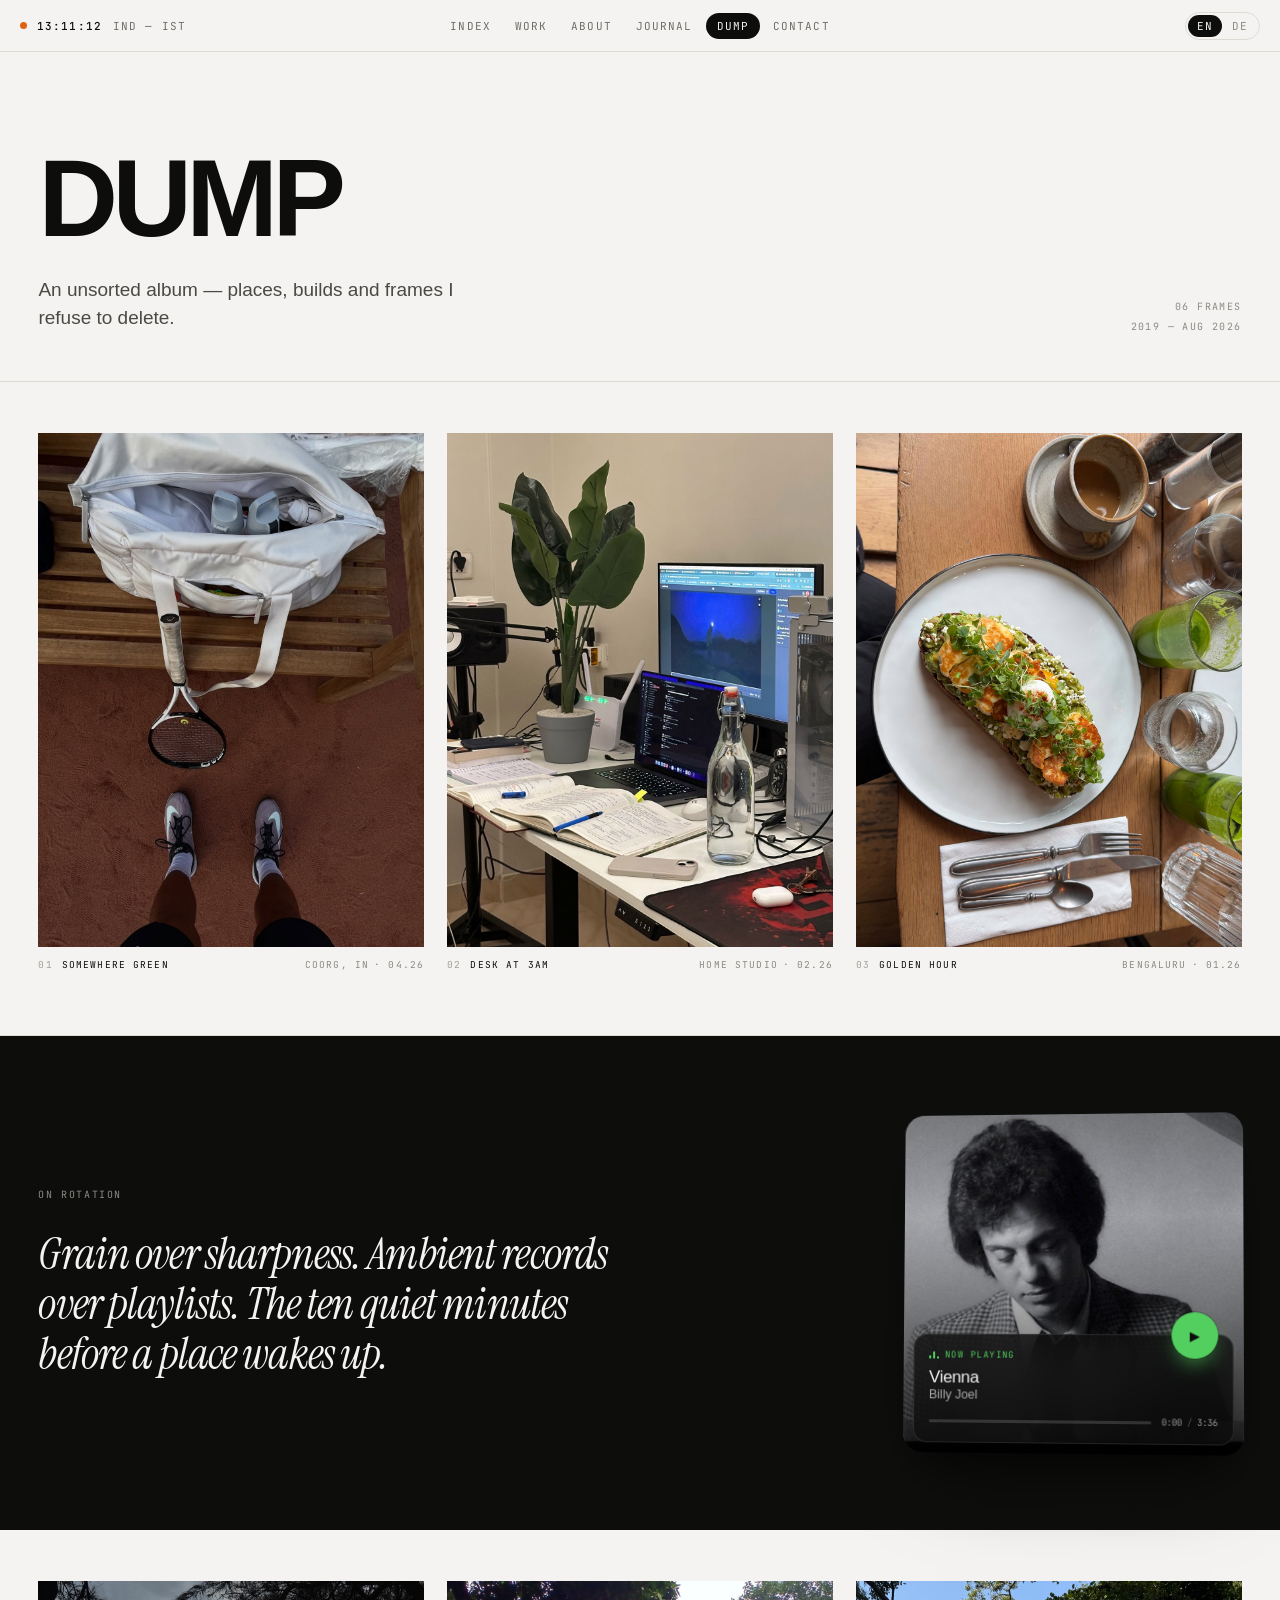
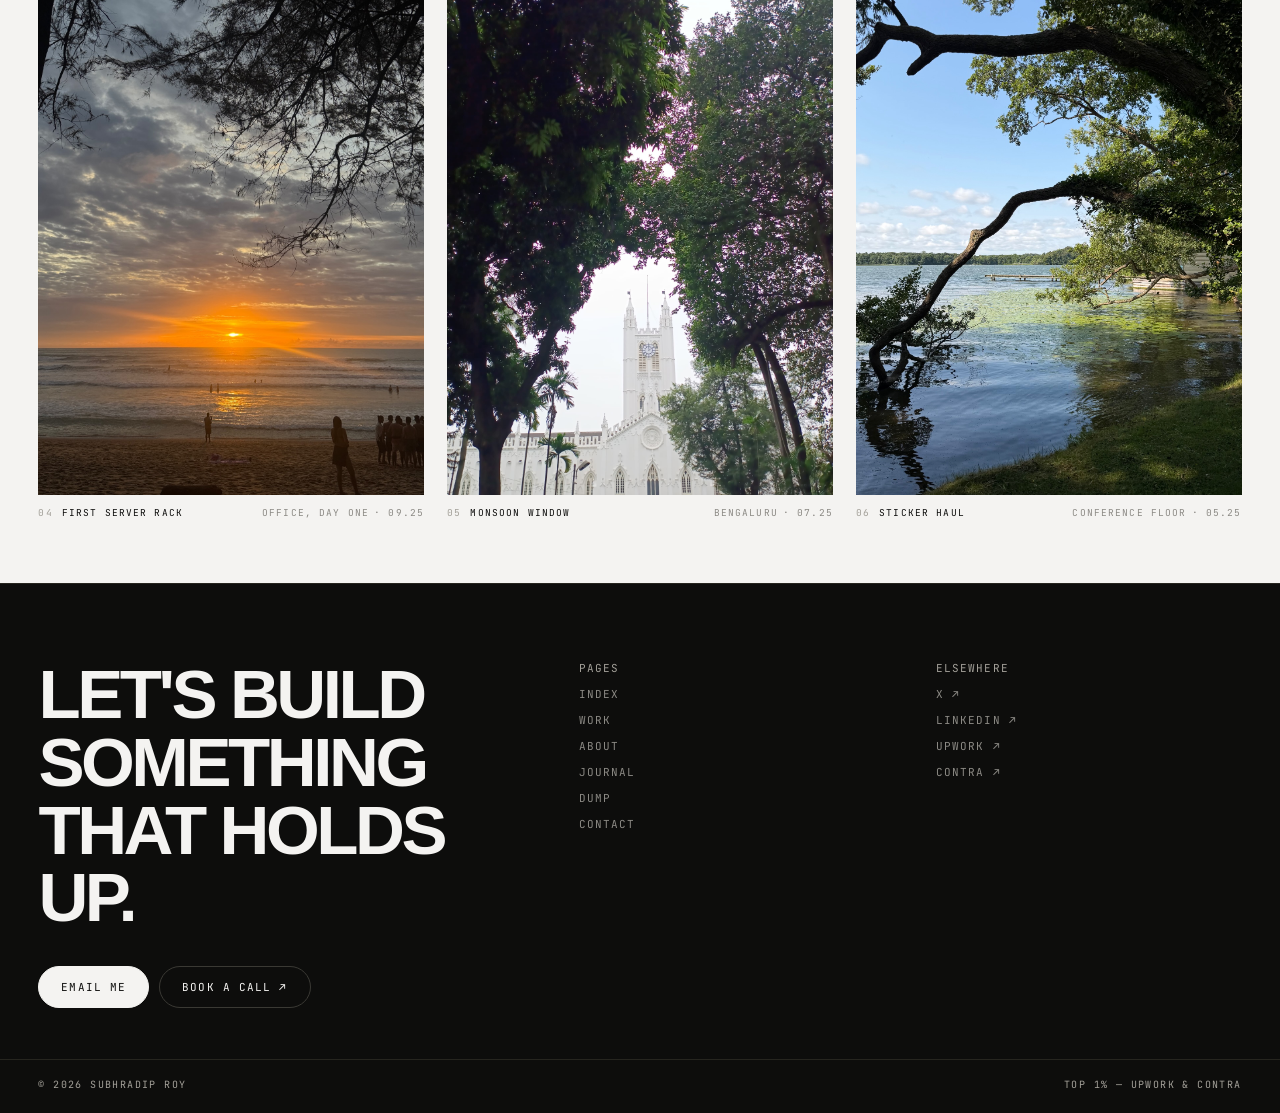
==== commit b563c715: "Rebuild the Now-playing card as a square sleeve "Vienna / Billy Joel" is short, so the old landscape" ====
--- a/dump.html
+++ b/dump.html
@@ -86,12 +86,18 @@
       </div>
       <div class="player-card-wrap">
         <div class="player-card-tilt">
+          <!-- Square sleeve: full-bleed artwork with the transport on a glass
+               panel over its lower edge, and the play button straddling that
+               panel's top-right corner. The track/artist names are short, so
+               a wide row left them stranded — square gives the art the room
+               and keeps the metadata as a caption on top of it. -->
           <div class="player-card" data-player>
             <!-- Plays locally in-page — not embedded from Spotify. Swap the src
                  if the file moves; see IMAGES.md for the audio requirements. -->
             <audio data-player-audio src="images/dump/spotify-audio.mp3" preload="metadata"></audio>
             <div class="player-art"><img src="images/dump/spotify-art.png" alt="Album art" loading="lazy"></div>
             <div class="player-info">
+              <button type="button" class="player-play" data-player-btn aria-label="Play">▶</button>
               <div class="player-eq-row">
                 <span class="player-eq" aria-hidden="true"><span></span><span></span><span></span></span>
                 <span data-i18n="Now playing">Now playing</span>
@@ -100,10 +106,9 @@
               <div class="player-artist">Billy Joel</div>
               <div class="player-scrub-row">
                 <span class="player-scrub" data-player-scrub tabindex="0" role="slider" aria-label="Seek" aria-valuemin="0" aria-valuemax="100" aria-valuenow="0"><span class="player-scrub-fill" data-player-fill></span></span>
-                <span class="player-time" data-player-time>0:00</span>
+                <span class="player-time"><span data-player-time>0:00</span><span class="player-time-sep" aria-hidden="true">/</span><span data-player-total>0:00</span></span>
               </div>
             </div>
-            <button type="button" class="player-play" data-player-btn aria-label="Play">▶</button>
           </div>
         </div>
       </div>
--- a/css/style.css
+++ b/css/style.css
@@ -470,18 +470,41 @@
 .player-band-grid{display:grid;grid-template-columns:repeat(auto-fit,minmax(min(300px,100%),1fr));gap:clamp(32px,5vw,80px);align-items:center}
 .player-kicker{margin-bottom:clamp(18px,2.4vw,28px);font-family:var(--font-mono);font-size:10px;letter-spacing:.16em;text-transform:uppercase;color:var(--dark-meta)}
 .player-quote{margin:0;max-width:34ch;font-family:var(--font-serif);font-style:italic;font-size:clamp(1.5rem,3.4vw,2.8rem);line-height:1.15;letter-spacing:-.02em;color:var(--dark-fg);text-wrap:pretty}
-.player-card-wrap{width:min(400px,100%);justify-self:end;perspective:1000px}
+.player-card-wrap{width:min(340px,100%);justify-self:end;perspective:1000px}
 .player-card-tilt{transform:rotateY(-4deg) rotateX(2deg);transform-style:preserve-3d;transition:transform .6s var(--ease)}
 .player-card-tilt:hover{transform:rotateY(0deg) rotateX(0deg) translateY(-5px)}
+
+/* The card is a square sleeve, not a wide row: "Vienna / Billy Joel" is
+   short, so a landscape card spent most of its width on nothing. Square
+   hands that space to the artwork — full-bleed, uncropped, since a square
+   card and a square cover are the same shape — and the transport rides on
+   a glass panel over its lower edge. */
 .player-card{
-  display:flex;align-items:center;gap:14px;padding:13px;border-radius:8px;
+  position:relative;aspect-ratio:1/1;overflow:hidden;border-radius:20px;
   background:linear-gradient(160deg,#282828 0%,#1a1a1a 60%,#141414 100%);
   box-shadow:0 1px 0 rgba(255,255,255,.08) inset,0 20px 38px -14px rgba(0,0,0,.6),0 46px 80px -34px rgba(0,0,0,.5);
 }
-.player-art{position:relative;width:64px;height:64px;flex-shrink:0;overflow:hidden;border-radius:4px;background:#2f2f2f;box-shadow:0 8px 18px -6px rgba(0,0,0,.7)}
-.player-art img{width:100%;height:100%;object-fit:cover}
-.player-info{flex:1;min-width:0}
-.player-eq-row{display:flex;align-items:center;gap:6px;margin-bottom:6px;font-family:var(--font-mono);font-size:8.5px;letter-spacing:.16em;text-transform:uppercase;color:var(--spotify-green)}
+.player-art{position:absolute;inset:0;overflow:hidden;background:#2f2f2f}
+.player-art img{width:100%;height:100%;object-fit:cover;transition:transform .8s var(--ease)}
+.player-card-tilt:hover .player-art img{transform:scale(1.04)}
+/* Scrim — the panel is translucent, so the artwork underneath is darkened
+   toward the bottom to keep the type legible whatever cover is loaded. */
+.player-art::after{
+  content:"";position:absolute;inset:0;pointer-events:none;
+  background:linear-gradient(to bottom,rgba(0,0,0,.20) 0%,rgba(0,0,0,0) 30%,rgba(0,0,0,.78) 100%);
+}
+.player-info{
+  position:absolute;left:10px;right:10px;bottom:10px;padding:14px 15px 15px;
+  border-radius:14px;border:1px solid rgba(255,255,255,.10);
+  background:rgba(12,12,11,.74);backdrop-filter:blur(22px) saturate(1.25);-webkit-backdrop-filter:blur(22px) saturate(1.25);
+  box-shadow:0 14px 30px -18px rgba(0,0,0,.9);
+}
+/* Without backdrop-filter the panel would sit as flat tint over a busy
+   photo — go nearly opaque instead of illegible. */
+@supports not ((backdrop-filter:blur(1px)) or (-webkit-backdrop-filter:blur(1px))){
+  .player-info{background:rgba(12,12,11,.93)}
+}
+.player-eq-row{display:flex;align-items:center;gap:6px;margin-bottom:7px;font-family:var(--font-mono);font-size:9px;letter-spacing:.16em;text-transform:uppercase;color:var(--spotify-green)}
 .player-eq{display:flex;align-items:flex-end;gap:2px;height:8px}
 /* Bars only actually animate while audio is playing — data-player toggles
    .is-playing in js/main.js (setupDumpPlayer). Paused by default so they
@@ -491,19 +514,48 @@
 .player-eq span:nth-child(2){height:85%;animation-delay:.2s}
 .player-eq span:nth-child(3){height:30%;animation-delay:.4s}
 [data-player].is-playing .player-eq span{animation-play-state:running}
-.player-track{font-size:14px;font-weight:500;letter-spacing:-.012em;color:var(--dark-fg);white-space:nowrap;overflow:hidden;text-overflow:ellipsis}
-.player-artist{margin-bottom:10px;font-size:11.5px;color:var(--dark-meta);white-space:nowrap;overflow:hidden;text-overflow:ellipsis}
-.player-scrub-row{display:flex;align-items:center;gap:9px}
-.player-scrub{position:relative;flex:1;height:3px;border-radius:2px;background:#3f3f3f;overflow:hidden;cursor:pointer}
+.player-track{font-size:17px;font-weight:500;letter-spacing:-.02em;color:var(--dark-fg);white-space:nowrap;overflow:hidden;text-overflow:ellipsis}
+.player-artist{margin-bottom:13px;font-size:12.5px;color:rgba(244,243,241,.68);white-space:nowrap;overflow:hidden;text-overflow:ellipsis}
+.player-scrub-row{display:flex;align-items:center;gap:10px}
+.player-scrub{position:relative;flex:1;height:3px;border-radius:2px;background:rgba(255,255,255,.15);cursor:pointer}
+/* A 3px line is a miserable target on a phone — the bar stays hairline,
+   the hit area doesn't. */
+.player-scrub::before{content:"";position:absolute;inset:-11px 0}
 .player-scrub-fill{position:absolute;left:0;top:0;bottom:0;width:0%;background:var(--dark-fg);border-radius:2px}
-.player-time{font-family:var(--font-mono);font-size:8.5px;color:var(--dark-meta);font-variant-numeric:tabular-nums}
+/* Handle appears on hover/focus and while playing, so the bar reads as
+   draggable rather than as decoration. */
+.player-scrub-fill::after{
+  content:"";position:absolute;right:-4px;top:50%;margin-top:-4.5px;width:9px;height:9px;border-radius:50%;
+  background:var(--dark-fg);box-shadow:0 2px 6px -1px rgba(0,0,0,.8);opacity:0;transition:opacity .25s ease;
+}
+.player-scrub:hover .player-scrub-fill::after,
+.player-scrub:focus-visible .player-scrub-fill::after,
+[data-player].is-playing .player-scrub-fill::after{opacity:1}
+.player-time{display:flex;gap:5px;flex-shrink:0;font-family:var(--font-mono);font-size:9px;color:rgba(244,243,241,.62);font-variant-numeric:tabular-nums}
+.player-time-sep{opacity:.45}
+/* Straddles the panel's top edge — the one element allowed to break the
+   panel's rectangle, which is what makes it read as THE control. */
 .player-play{
-  appearance:none;border:0;padding:0;font-family:inherit;cursor:pointer;
-  flex-shrink:0;width:40px;height:40px;border-radius:50%;background:var(--spotify-green);color:var(--dark-bg);
-  display:flex;align-items:center;justify-content:center;font-size:12px;
-  box-shadow:0 8px 18px -7px oklch(0.76 0.19 145 / .85);transition:transform .3s ease;
-}
-.player-play:hover{transform:scale(1.09);color:var(--dark-bg)}
+  appearance:none;border:0;padding:0;font-family:inherit;cursor:pointer;line-height:1;
+  position:absolute;right:14px;top:0;transform:translateY(-50%);
+  width:46px;height:46px;border-radius:50%;background:var(--spotify-green);color:var(--dark-bg);
+  display:flex;align-items:center;justify-content:center;font-size:13px;
+  box-shadow:0 0 0 1px rgba(0,0,0,.22),0 10px 22px -8px oklch(0.76 0.19 145 / .9);
+  transition:transform .3s var(--ease),box-shadow .3s ease;
+}
+.player-play:hover{transform:translateY(-50%) scale(1.08);color:var(--dark-bg);box-shadow:0 0 0 1px rgba(0,0,0,.22),0 14px 28px -8px oklch(0.76 0.19 145 / .95)}
+.player-play:active{transform:translateY(-50%) scale(.97)}
+
+/* Single-column layout: the card centers under the quote instead of
+   hugging a right edge that no longer exists. */
+@media (max-width:900px){
+  .player-card-wrap{justify-self:center}
+}
+/* Touch devices never fire the hover that straightens the tilt, so the card
+   would sit skewed forever — sit it flat there instead. */
+@media (hover:none){
+  .player-card-tilt{transform:none}
+}
 
 /* ==========================================================================
    Journal — list + post
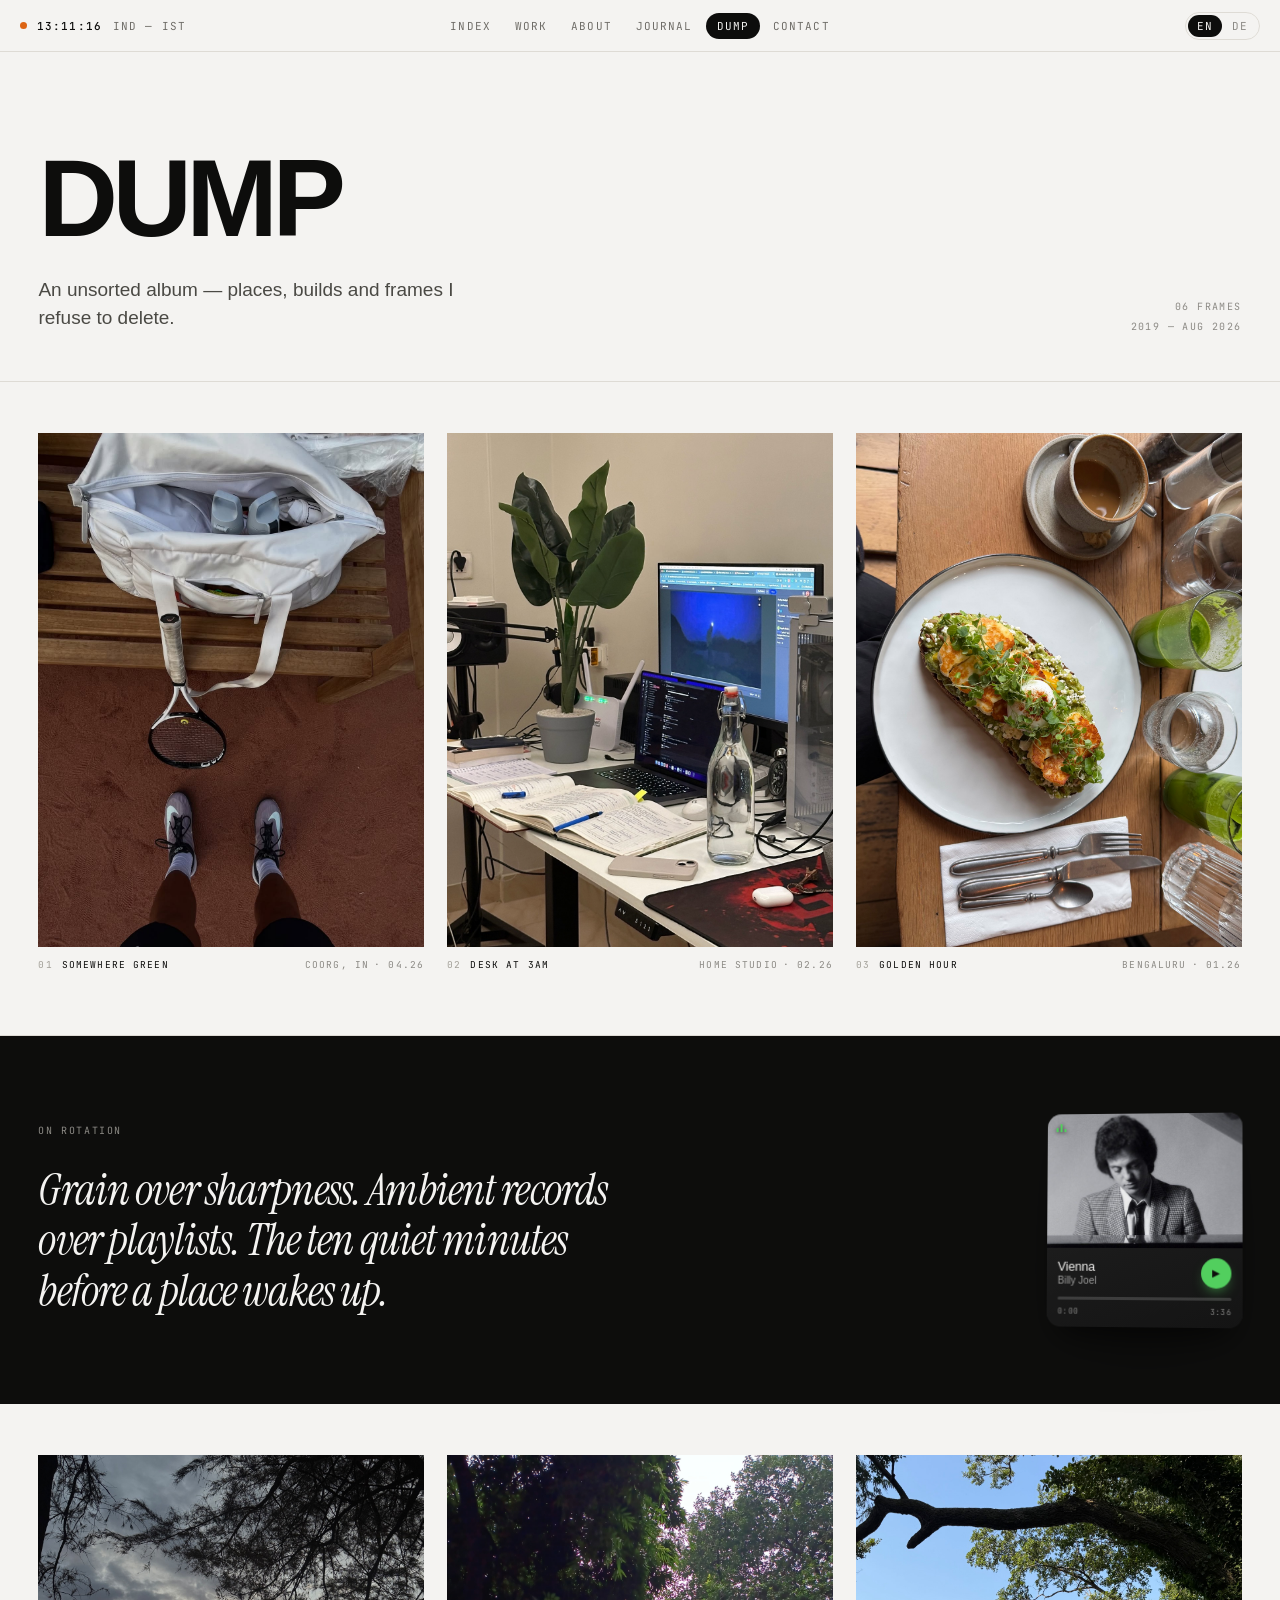
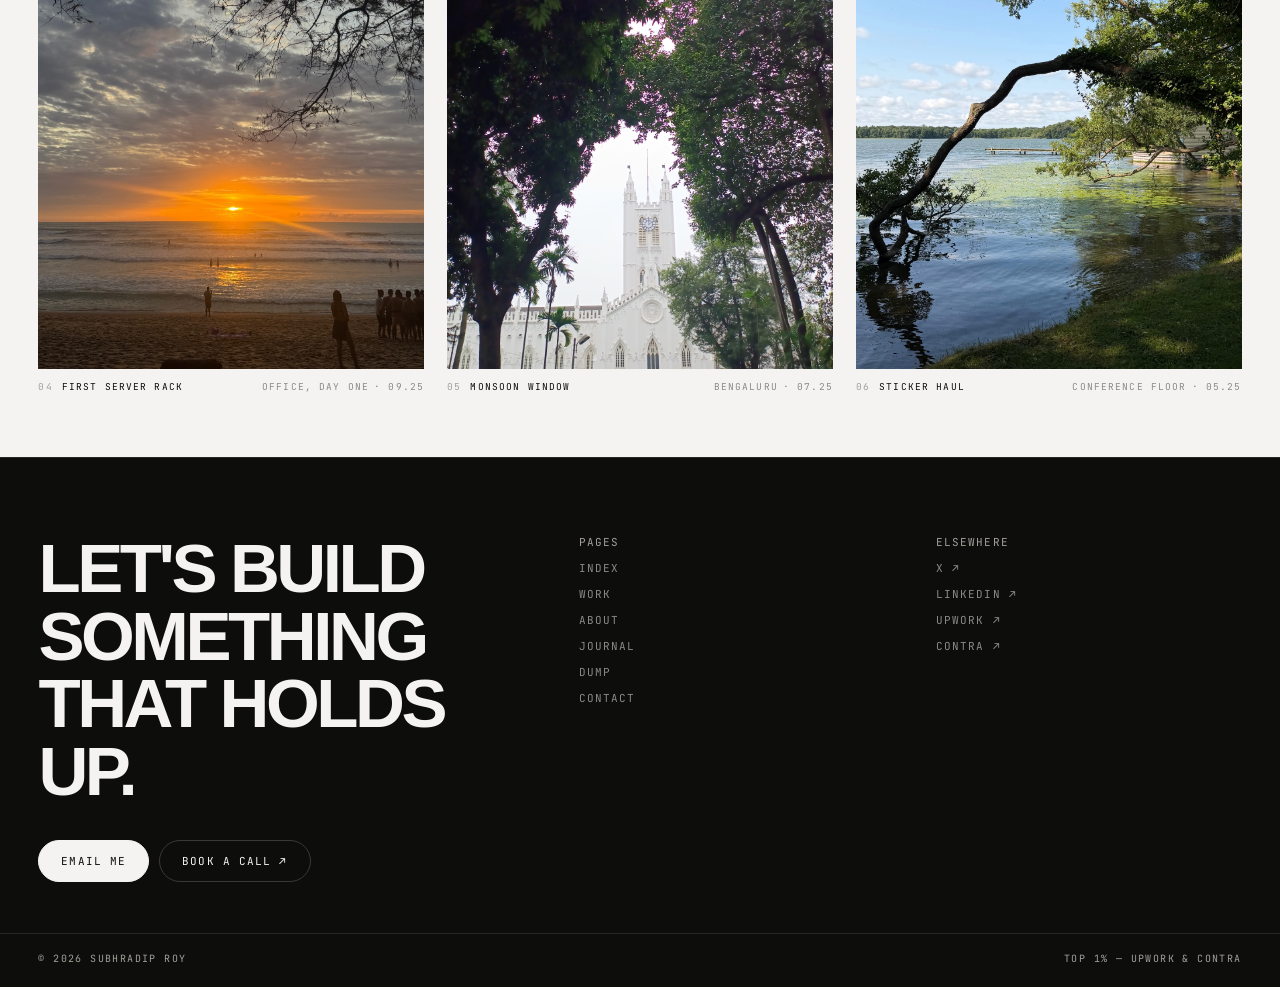
==== commit 7cdcc7d3: "Shrink the Now-playing card to fit the band's existing height The square sleeve solved the empty wid" ====
--- a/dump.html
+++ b/dump.html
@@ -86,28 +86,27 @@
       </div>
       <div class="player-card-wrap">
         <div class="player-card-tilt">
-          <!-- Square sleeve: full-bleed artwork with the transport on a glass
-               panel over its lower edge, and the play button straddling that
-               panel's top-right corner. The track/artist names are short, so
-               a wide row left them stranded — square gives the art the room
-               and keeps the metadata as a caption on top of it. -->
+          <!-- Compact sleeve: artwork on top, transport underneath. Sized to
+               sit inside the height of the quote beside it, so this band's
+               height is set by the type, not by the card. -->
           <div class="player-card" data-player>
             <!-- Plays locally in-page — not embedded from Spotify. Swap the src
                  if the file moves; see IMAGES.md for the audio requirements. -->
             <audio data-player-audio src="images/dump/spotify-audio.mp3" preload="metadata"></audio>
-            <div class="player-art"><img src="images/dump/spotify-art.png" alt="Album art" loading="lazy"></div>
+            <div class="player-art">
+              <img src="images/dump/spotify-art.png" alt="Album art" loading="lazy">
+              <span class="player-eq" aria-hidden="true"><span></span><span></span><span></span></span>
+            </div>
             <div class="player-info">
-              <button type="button" class="player-play" data-player-btn aria-label="Play">▶</button>
-              <div class="player-eq-row">
-                <span class="player-eq" aria-hidden="true"><span></span><span></span><span></span></span>
-                <span data-i18n="Now playing">Now playing</span>
+              <div class="player-head">
+                <div class="player-titles">
+                  <div class="player-track">Vienna</div>
+                  <div class="player-artist">Billy Joel</div>
+                </div>
+                <button type="button" class="player-play" data-player-btn aria-label="Play">▶</button>
               </div>
-              <div class="player-track">Vienna</div>
-              <div class="player-artist">Billy Joel</div>
-              <div class="player-scrub-row">
-                <span class="player-scrub" data-player-scrub tabindex="0" role="slider" aria-label="Seek" aria-valuemin="0" aria-valuemax="100" aria-valuenow="0"><span class="player-scrub-fill" data-player-fill></span></span>
-                <span class="player-time"><span data-player-time>0:00</span><span class="player-time-sep" aria-hidden="true">/</span><span data-player-total>0:00</span></span>
-              </div>
+              <span class="player-scrub" data-player-scrub tabindex="0" role="slider" aria-label="Seek" aria-valuemin="0" aria-valuemax="100" aria-valuenow="0"><span class="player-scrub-fill" data-player-fill></span></span>
+              <div class="player-time"><span data-player-time>0:00</span><span data-player-total>0:00</span></div>
             </div>
           </div>
         </div>
--- a/css/style.css
+++ b/css/style.css
@@ -470,42 +470,23 @@
 .player-band-grid{display:grid;grid-template-columns:repeat(auto-fit,minmax(min(300px,100%),1fr));gap:clamp(32px,5vw,80px);align-items:center}
 .player-kicker{margin-bottom:clamp(18px,2.4vw,28px);font-family:var(--font-mono);font-size:10px;letter-spacing:.16em;text-transform:uppercase;color:var(--dark-meta)}
 .player-quote{margin:0;max-width:34ch;font-family:var(--font-serif);font-style:italic;font-size:clamp(1.5rem,3.4vw,2.8rem);line-height:1.15;letter-spacing:-.02em;color:var(--dark-fg);text-wrap:pretty}
-.player-card-wrap{width:min(340px,100%);justify-self:end;perspective:1000px}
-.player-card-tilt{transform:rotateY(-4deg) rotateX(2deg);transform-style:preserve-3d;transition:transform .6s var(--ease)}
-.player-card-tilt:hover{transform:rotateY(0deg) rotateX(0deg) translateY(-5px)}
-
-/* The card is a square sleeve, not a wide row: "Vienna / Billy Joel" is
-   short, so a landscape card spent most of its width on nothing. Square
-   hands that space to the artwork — full-bleed, uncropped, since a square
-   card and a square cover are the same shape — and the transport rides on
-   a glass panel over its lower edge. */
+/* Compact now-playing card: artwork on top, transport under it. Kept
+   narrow and roughly square so its height lands inside the three-line
+   quote beside it — the band's height stays set by the type, and the card
+   no longer has width it can't fill with two short lines of metadata. */
+.player-card-wrap{width:min(196px,100%);justify-self:end;perspective:900px}
+.player-card-tilt{transform:rotateY(-5deg) rotateX(2deg);transform-style:preserve-3d;transition:transform .6s var(--ease)}
+.player-card-tilt:hover{transform:rotateY(0deg) rotateX(0deg) translateY(-4px)}
 .player-card{
-  position:relative;aspect-ratio:1/1;overflow:hidden;border-radius:20px;
-  background:linear-gradient(160deg,#282828 0%,#1a1a1a 60%,#141414 100%);
-  box-shadow:0 1px 0 rgba(255,255,255,.08) inset,0 20px 38px -14px rgba(0,0,0,.6),0 46px 80px -34px rgba(0,0,0,.5);
-}
-.player-art{position:absolute;inset:0;overflow:hidden;background:#2f2f2f}
+  overflow:hidden;border-radius:14px;
+  background:linear-gradient(160deg,#262626 0%,#1a1a1a 60%,#141414 100%);
+  box-shadow:0 1px 0 rgba(255,255,255,.08) inset,0 16px 30px -12px rgba(0,0,0,.6),0 38px 64px -30px rgba(0,0,0,.5);
+}
+.player-art{position:relative;width:100%;aspect-ratio:16/11;overflow:hidden;background:#2f2f2f}
 .player-art img{width:100%;height:100%;object-fit:cover;transition:transform .8s var(--ease)}
-.player-card-tilt:hover .player-art img{transform:scale(1.04)}
-/* Scrim — the panel is translucent, so the artwork underneath is darkened
-   toward the bottom to keep the type legible whatever cover is loaded. */
-.player-art::after{
-  content:"";position:absolute;inset:0;pointer-events:none;
-  background:linear-gradient(to bottom,rgba(0,0,0,.20) 0%,rgba(0,0,0,0) 30%,rgba(0,0,0,.78) 100%);
-}
-.player-info{
-  position:absolute;left:10px;right:10px;bottom:10px;padding:14px 15px 15px;
-  border-radius:14px;border:1px solid rgba(255,255,255,.10);
-  background:rgba(12,12,11,.74);backdrop-filter:blur(22px) saturate(1.25);-webkit-backdrop-filter:blur(22px) saturate(1.25);
-  box-shadow:0 14px 30px -18px rgba(0,0,0,.9);
-}
-/* Without backdrop-filter the panel would sit as flat tint over a busy
-   photo — go nearly opaque instead of illegible. */
-@supports not ((backdrop-filter:blur(1px)) or (-webkit-backdrop-filter:blur(1px))){
-  .player-info{background:rgba(12,12,11,.93)}
-}
-.player-eq-row{display:flex;align-items:center;gap:6px;margin-bottom:7px;font-family:var(--font-mono);font-size:9px;letter-spacing:.16em;text-transform:uppercase;color:var(--spotify-green)}
-.player-eq{display:flex;align-items:flex-end;gap:2px;height:8px}
+.player-card-tilt:hover .player-art img{transform:scale(1.05)}
+/* Playing indicator lives over the art so it costs the layout no height. */
+.player-eq{position:absolute;left:9px;top:9px;display:flex;align-items:flex-end;gap:2px;height:9px;filter:drop-shadow(0 1px 2px rgba(0,0,0,.8))}
 /* Bars only actually animate while audio is playing — data-player toggles
    .is-playing in js/main.js (setupDumpPlayer). Paused by default so they
    don't pulse over silence. */
@@ -514,37 +495,35 @@
 .player-eq span:nth-child(2){height:85%;animation-delay:.2s}
 .player-eq span:nth-child(3){height:30%;animation-delay:.4s}
 [data-player].is-playing .player-eq span{animation-play-state:running}
-.player-track{font-size:17px;font-weight:500;letter-spacing:-.02em;color:var(--dark-fg);white-space:nowrap;overflow:hidden;text-overflow:ellipsis}
-.player-artist{margin-bottom:13px;font-size:12.5px;color:rgba(244,243,241,.68);white-space:nowrap;overflow:hidden;text-overflow:ellipsis}
-.player-scrub-row{display:flex;align-items:center;gap:10px}
-.player-scrub{position:relative;flex:1;height:3px;border-radius:2px;background:rgba(255,255,255,.15);cursor:pointer}
+.player-info{padding:10px 11px 11px}
+.player-head{display:flex;align-items:center;gap:8px;margin-bottom:9px}
+.player-titles{flex:1;min-width:0}
+.player-track{font-size:12.5px;font-weight:500;letter-spacing:-.01em;color:var(--dark-fg);white-space:nowrap;overflow:hidden;text-overflow:ellipsis}
+.player-artist{margin-top:1px;font-size:10px;color:rgba(244,243,241,.6);white-space:nowrap;overflow:hidden;text-overflow:ellipsis}
+.player-scrub{position:relative;display:block;height:3px;border-radius:2px;background:rgba(255,255,255,.16);cursor:pointer}
 /* A 3px line is a miserable target on a phone — the bar stays hairline,
    the hit area doesn't. */
-.player-scrub::before{content:"";position:absolute;inset:-11px 0}
+.player-scrub::before{content:"";position:absolute;inset:-9px 0}
 .player-scrub-fill{position:absolute;left:0;top:0;bottom:0;width:0%;background:var(--dark-fg);border-radius:2px}
 /* Handle appears on hover/focus and while playing, so the bar reads as
    draggable rather than as decoration. */
 .player-scrub-fill::after{
-  content:"";position:absolute;right:-4px;top:50%;margin-top:-4.5px;width:9px;height:9px;border-radius:50%;
-  background:var(--dark-fg);box-shadow:0 2px 6px -1px rgba(0,0,0,.8);opacity:0;transition:opacity .25s ease;
+  content:"";position:absolute;right:-3px;top:50%;margin-top:-3.5px;width:7px;height:7px;border-radius:50%;
+  background:var(--dark-fg);box-shadow:0 2px 5px -1px rgba(0,0,0,.8);opacity:0;transition:opacity .25s ease;
 }
 .player-scrub:hover .player-scrub-fill::after,
 .player-scrub:focus-visible .player-scrub-fill::after,
 [data-player].is-playing .player-scrub-fill::after{opacity:1}
-.player-time{display:flex;gap:5px;flex-shrink:0;font-family:var(--font-mono);font-size:9px;color:rgba(244,243,241,.62);font-variant-numeric:tabular-nums}
-.player-time-sep{opacity:.45}
-/* Straddles the panel's top edge — the one element allowed to break the
-   panel's rectangle, which is what makes it read as THE control. */
+.player-time{display:flex;justify-content:space-between;margin-top:6px;font-family:var(--font-mono);font-size:8px;letter-spacing:.04em;color:rgba(244,243,241,.5);font-variant-numeric:tabular-nums}
 .player-play{
   appearance:none;border:0;padding:0;font-family:inherit;cursor:pointer;line-height:1;
-  position:absolute;right:14px;top:0;transform:translateY(-50%);
-  width:46px;height:46px;border-radius:50%;background:var(--spotify-green);color:var(--dark-bg);
-  display:flex;align-items:center;justify-content:center;font-size:13px;
-  box-shadow:0 0 0 1px rgba(0,0,0,.22),0 10px 22px -8px oklch(0.76 0.19 145 / .9);
+  flex-shrink:0;width:30px;height:30px;border-radius:50%;background:var(--spotify-green);color:var(--dark-bg);
+  display:flex;align-items:center;justify-content:center;font-size:10px;
+  box-shadow:0 6px 14px -6px oklch(0.76 0.19 145 / .9);
   transition:transform .3s var(--ease),box-shadow .3s ease;
 }
-.player-play:hover{transform:translateY(-50%) scale(1.08);color:var(--dark-bg);box-shadow:0 0 0 1px rgba(0,0,0,.22),0 14px 28px -8px oklch(0.76 0.19 145 / .95)}
-.player-play:active{transform:translateY(-50%) scale(.97)}
+.player-play:hover{transform:scale(1.1);color:var(--dark-bg);box-shadow:0 9px 18px -6px oklch(0.76 0.19 145 / .95)}
+.player-play:active{transform:scale(.96)}
 
 /* Single-column layout: the card centers under the quote instead of
    hugging a right edge that no longer exists. */
